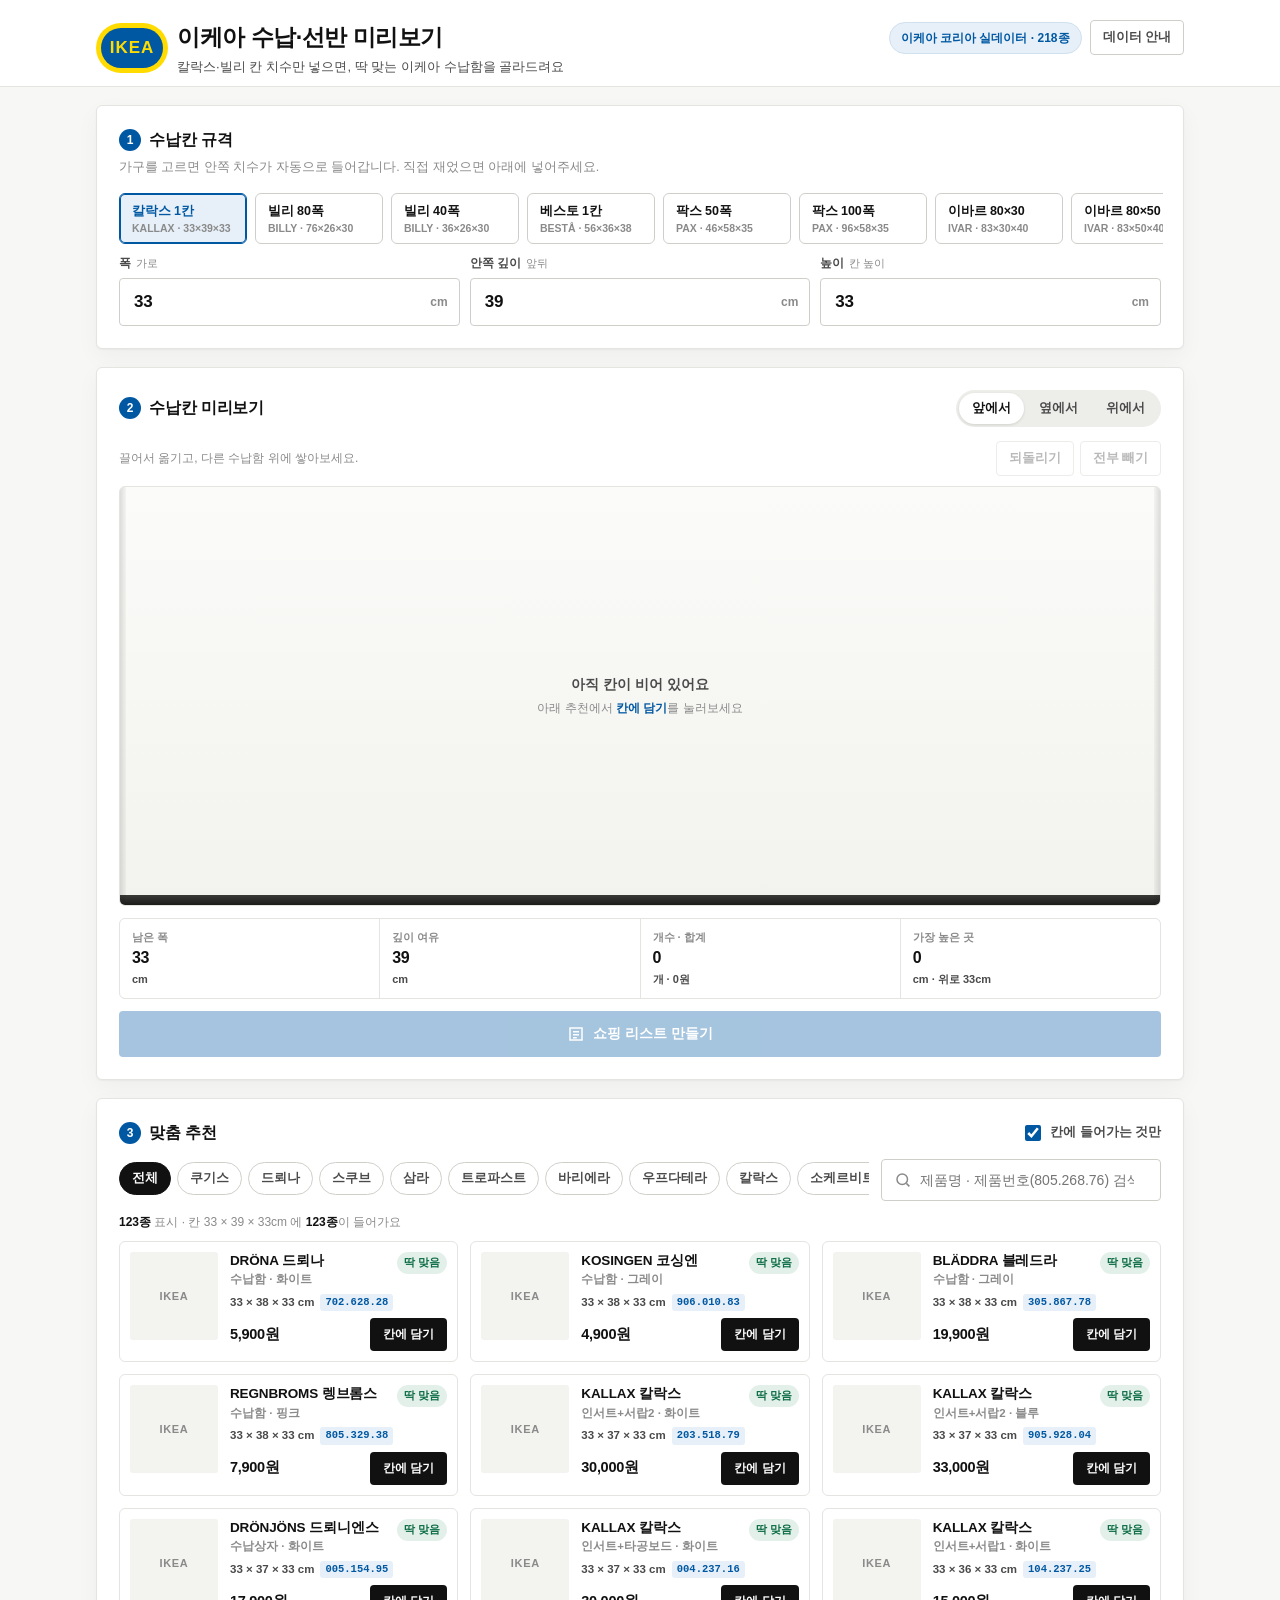
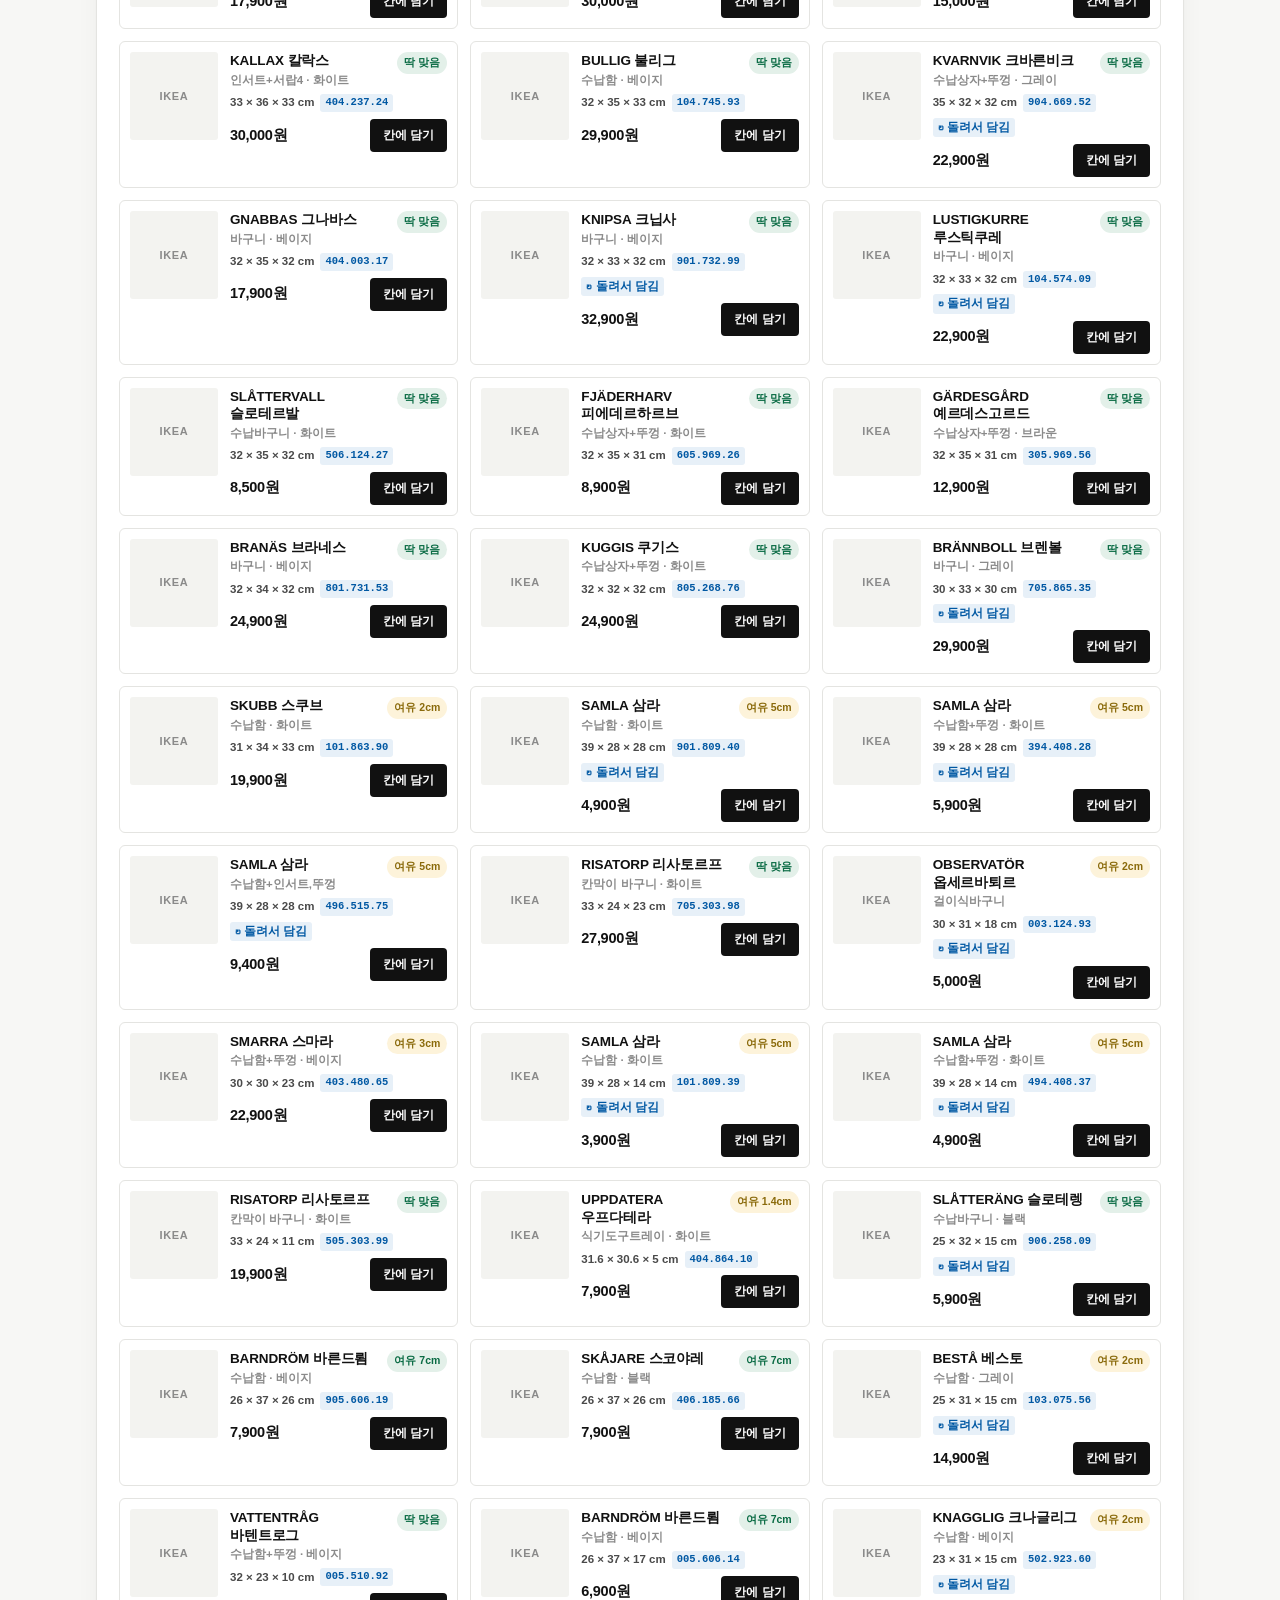
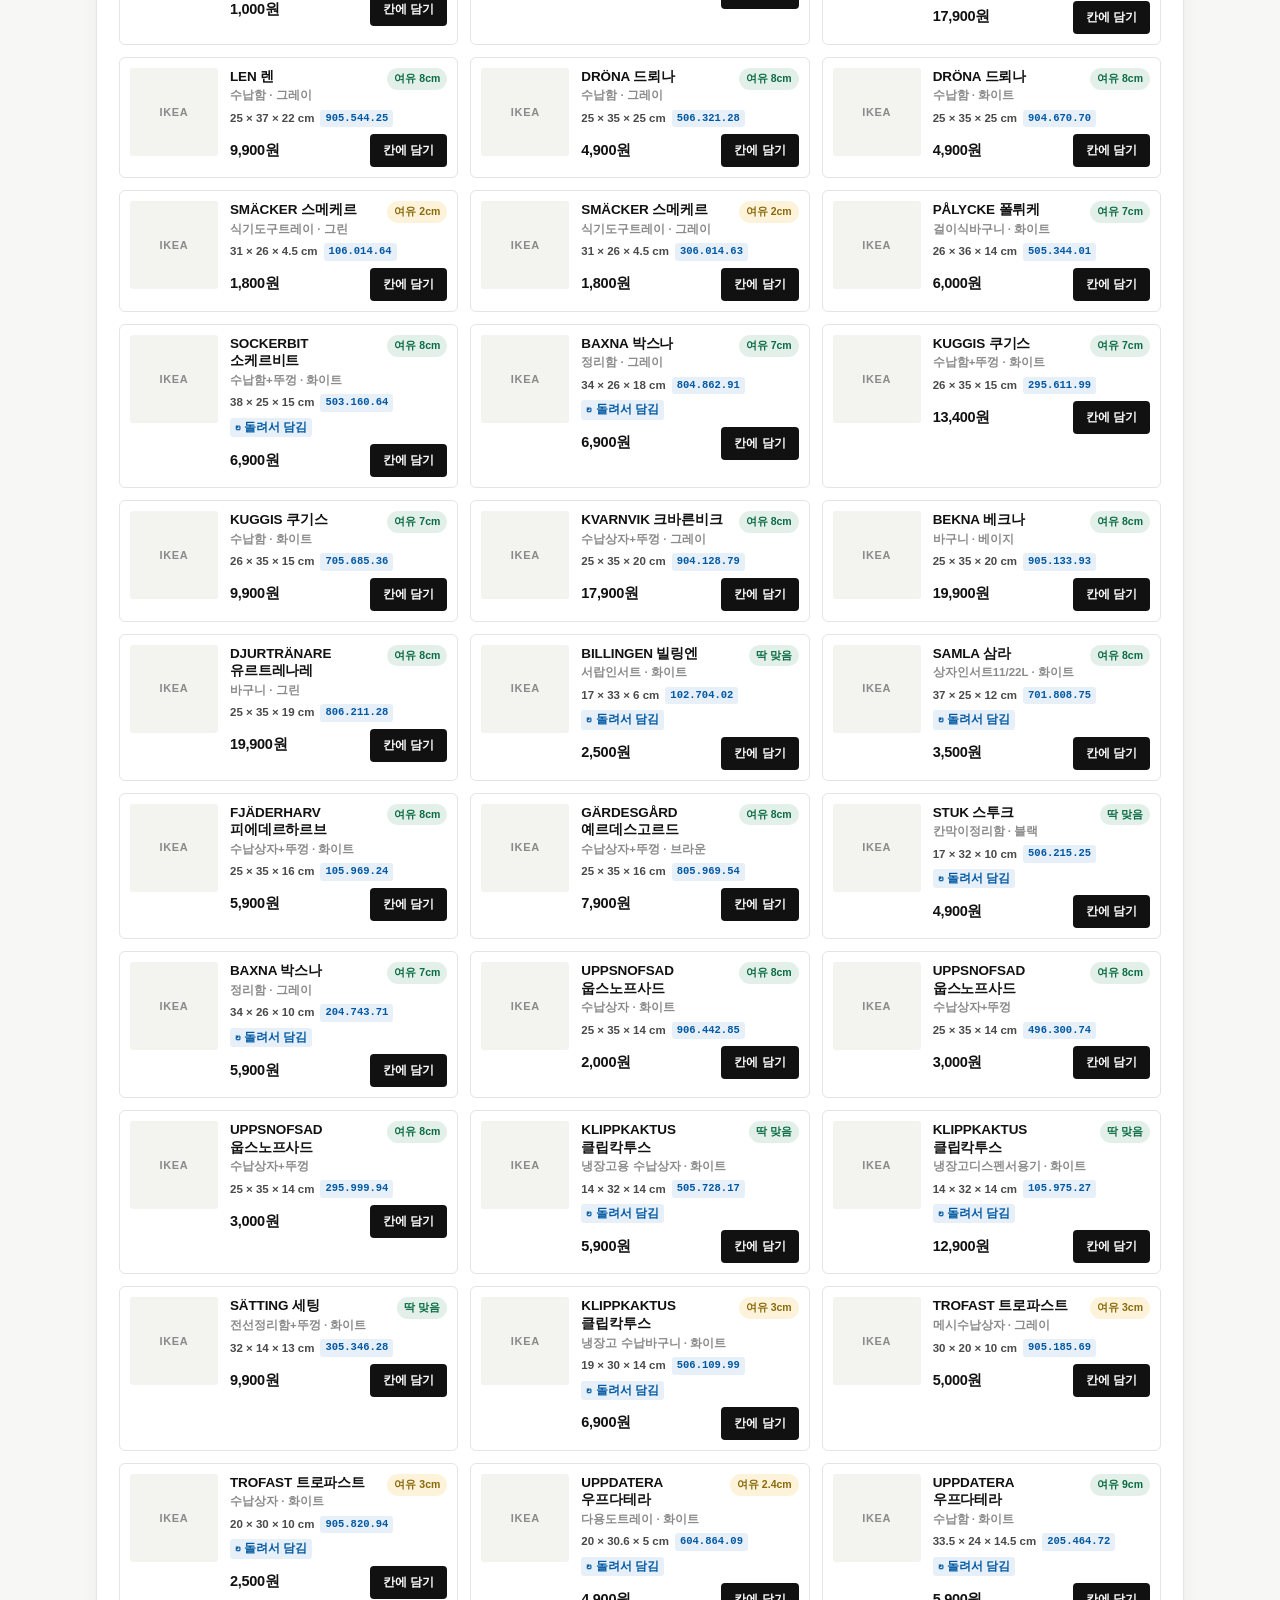
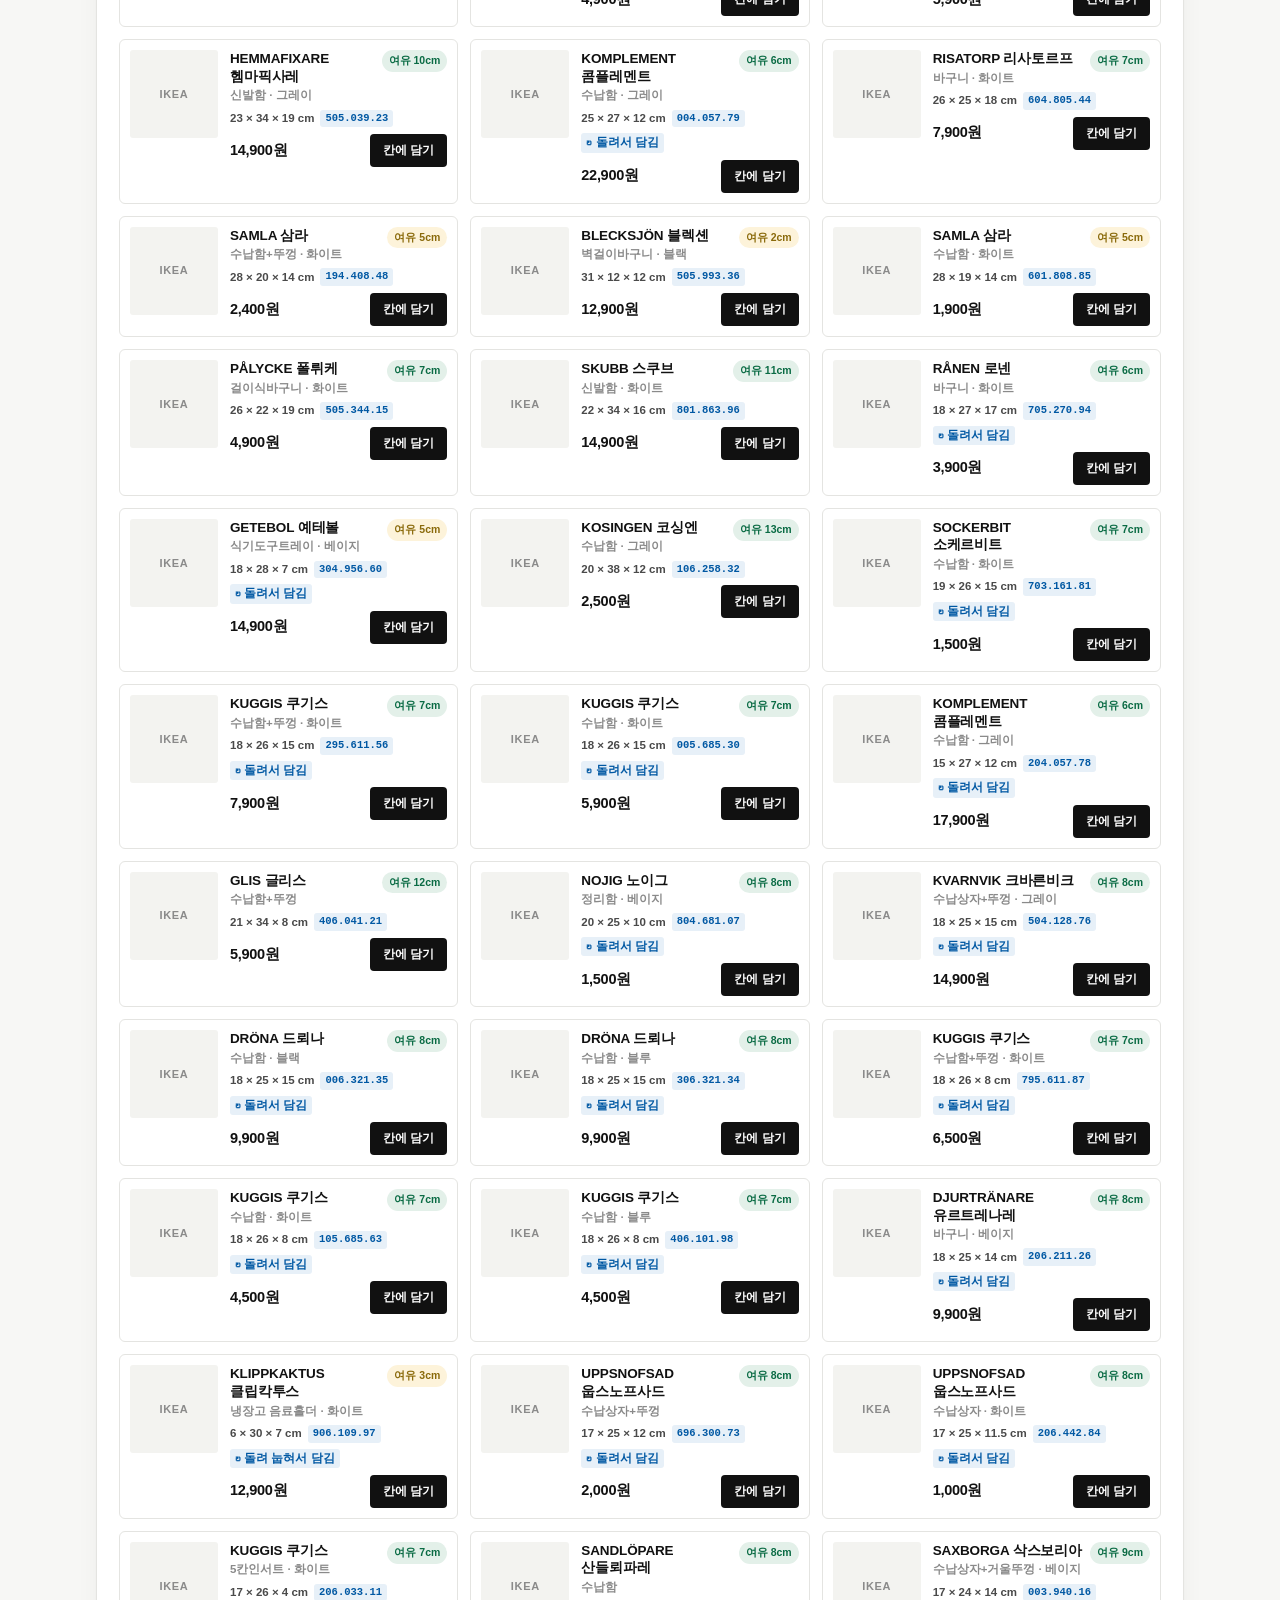
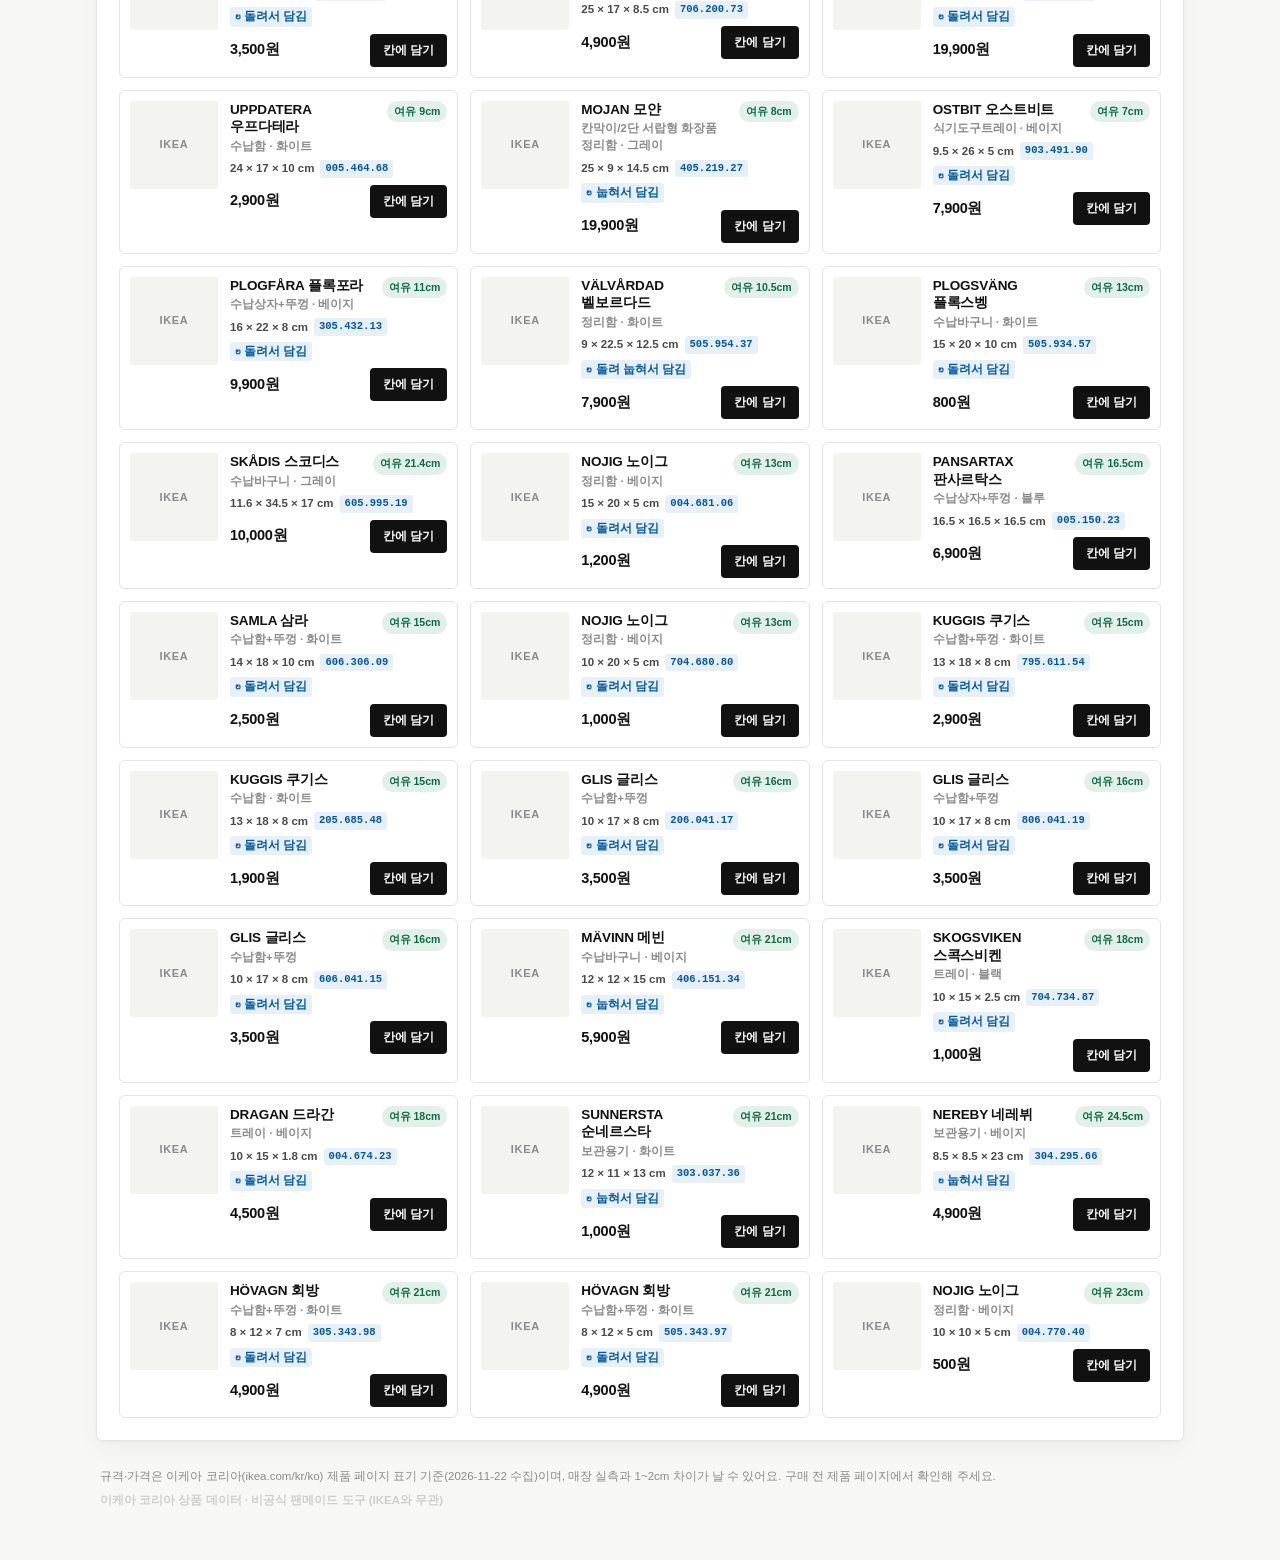
==== ikea-storage-simulator/index.html @ 70ffb1b4 "이케아 수납·선반 미리보기 시뮬레이터 추가 (/ikea-storage-simulator/) - 이케아 코리아 실데이터 218종 (제품번호·규격·가격·이미지) - 칼락스·빌리·베스토" ====
<!DOCTYPE html>
<html lang="ko">
<head>
<meta charset="utf-8" />
<meta name="viewport" content="width=device-width, initial-scale=1, viewport-fit=cover" />
<title>이케아 수납·선반 미리보기</title>
<meta name="description" content="칼락스·빌리·베스토·팍스 같은 이케아 수납칸 치수를 넣으면 딱 맞는 이케아 수납함을 추천합니다. 3면 미리보기로 배치를 확인하고 제품번호가 담긴 쇼핑 리스트를 저장하세요." />
<meta name="theme-color" content="#F7F7F5" />
<link rel="icon" href="data:image/svg+xml,%3Csvg xmlns='http://www.w3.org/2000/svg' viewBox='0 0 64 64'%3E%3Crect width='64' height='64' rx='12' fill='%230058A3'/%3E%3Cellipse cx='32' cy='34' rx='24' ry='14' fill='%23FFDB00'/%3E%3Ctext x='32' y='40' font-family='Helvetica,Arial' font-size='20' font-weight='bold' text-anchor='middle' fill='%230058A3'%3EIKEA%3C/text%3E%3C/svg%3E" />
<link rel="stylesheet" href="assets/styles.css" />
</head>
<body>
<a class="skip" href="#catalog">상품 목록으로 건너뛰기</a>

<header class="site-head">
  <div class="wrap head-inner">
    <div class="brand">
      <span class="brand-mark" aria-hidden="true">IKEA</span>
      <div>
        <h1>이케아 수납·선반 미리보기</h1>
        <p class="tagline">칼락스·빌리 칸 치수만 넣으면, 딱 맞는 이케아 수납함을 골라드려요</p>
      </div>
    </div>
    <div class="head-meta">
      <span class="pill">이케아 코리아 실데이터 · <b id="dataCount">0</b>종</span>
      <button class="ghost-btn" id="openAbout" type="button">데이터 안내</button>
    </div>
  </div>
</header>

<main class="wrap">
  <!-- 1. 수납칸 규격 -->
  <section class="card shelf-card" aria-labelledby="shelfTitle">
    <div class="card-head">
      <h2 id="shelfTitle"><span class="step">1</span> 수납칸 규격</h2>
      <p class="hint">가구를 고르면 안쪽 치수가 자동으로 들어갑니다. 직접 재었으면 아래에 넣어주세요.</p>
    </div>

    <div class="preset-scroll" role="group" aria-label="이케아 가구 프리셋" id="presetRow">
      <button class="preset" type="button" data-preset="kallax1">
        <b>칼락스 1칸</b><span>KALLAX · 33×39×33</span>
      </button>
      <button class="preset" type="button" data-preset="billy80">
        <b>빌리 80폭</b><span>BILLY · 76×26×30</span>
      </button>
      <button class="preset" type="button" data-preset="billy40">
        <b>빌리 40폭</b><span>BILLY · 36×26×30</span>
      </button>
      <button class="preset" type="button" data-preset="besta1">
        <b>베스토 1칸</b><span>BESTÅ · 56×36×38</span>
      </button>
      <button class="preset" type="button" data-preset="pax50">
        <b>팍스 50폭</b><span>PAX · 46×58×35</span>
      </button>
      <button class="preset" type="button" data-preset="pax100">
        <b>팍스 100폭</b><span>PAX · 96×58×35</span>
      </button>
      <button class="preset" type="button" data-preset="ivar30">
        <b>이바르 80×30</b><span>IVAR · 83×30×40</span>
      </button>
      <button class="preset" type="button" data-preset="ivar50">
        <b>이바르 80×50</b><span>IVAR · 83×50×40</span>
      </button>
      <button class="preset" type="button" data-preset="trofast">
        <b>트로파스트 프레임</b><span>TROFAST · 42×30×36</span>
      </button>
    </div>

    <div class="shelf-inputs">
      <label class="field">
        <span class="field-label">폭 <em>가로</em></span>
        <span class="input-wrap"><input id="shelfW" type="number" inputmode="decimal" min="10" max="300" step="0.5" value="33" /><span class="unit">cm</span></span>
      </label>
      <label class="field">
        <span class="field-label">안쪽 깊이 <em>앞뒤</em></span>
        <span class="input-wrap"><input id="shelfD" type="number" inputmode="decimal" min="8" max="150" step="0.5" value="39" /><span class="unit">cm</span></span>
      </label>
      <label class="field">
        <span class="field-label">높이 <em>칸 높이</em></span>
        <span class="input-wrap"><input id="shelfH" type="number" inputmode="decimal" min="8" max="150" step="0.5" value="33" /><span class="unit">cm</span></span>
      </label>
    </div>
  </section>

  <!-- 2. 미리보기 -->
  <section class="card preview-card" aria-labelledby="previewTitle">
    <div class="card-head row-head">
      <h2 id="previewTitle"><span class="step">2</span> 수납칸 미리보기</h2>
      <div class="view-tabs" role="tablist" aria-label="보는 방향">
        <button role="tab" class="tab is-on" data-view="front" aria-selected="true">앞에서</button>
        <button role="tab" class="tab" data-view="side" aria-selected="false">옆에서</button>
        <button role="tab" class="tab" data-view="top" aria-selected="false">위에서</button>
      </div>
    </div>

    <div class="stage-tools">
      <div class="stage-note" id="stageNote">수납함을 끌어 옮기고, 위에 쌓아보세요.</div>
      <div class="tool-group">
        <button class="ghost-btn" id="undoBtn" type="button" disabled>되돌리기</button>
        <button class="ghost-btn" id="clearBtn" type="button" disabled>전부 빼기</button>
      </div>
    </div>

    <div class="stage-wrap">
      <div class="stage" id="stage" data-view="front" aria-label="수납칸 배치 미리보기">
        <div class="stage-shelf" id="shelfBox"><div class="stage-grid" id="stageGrid"></div></div>
        <div class="stage-empty" id="stageEmpty">
          <p>아직 칸이 비어 있어요</p>
          <span>아래 추천에서 <b>칸에 담기</b>를 눌러보세요</span>
        </div>
      </div>
    </div>

    <div class="stats" id="stats" aria-live="polite">
      <div class="stat" title="바닥에 놓인 수납함 중 가장 멀리까지 쓴 폭을 기준으로 계산합니다"><span class="stat-label">남은 폭</span><b id="statWidth">33</b><span class="stat-unit">cm</span></div>
      <div class="stat" title="가장 깊은 수납함을 기준으로 남는 앞뒤 공간입니다. 앞뒤 2줄을 쓰면 0cm가 됩니다"><span class="stat-label">깊이 여유</span><b id="statDepth">39</b><span class="stat-unit">cm</span></div>
      <div class="stat"><span class="stat-label">개수 · 합계</span><b id="statCount">0</b><span class="stat-unit">개 · <span id="statTotal">0</span>원</span></div>
      <div class="stat" title="쌓은 것까지 포함해 가장 높이 올라간 지점입니다"><span class="stat-label">가장 높은 곳</span><b id="statTop">0</b><span class="stat-unit">cm · 위로 <span id="statLeft">33</span>cm</span></div>
    </div>

    <div class="stage-actions">
      <button class="primary-btn" id="receiptOpenBtn" type="button" disabled>
        <svg viewBox="0 0 24 24" width="18" height="18" aria-hidden="true"><path d="M4 4h16v16H4z" fill="none" stroke="currentColor" stroke-width="2"/><path d="M8 9h8M8 13h8M8 17h5" stroke="currentColor" stroke-width="2"/></svg>
        쇼핑 리스트 만들기
      </button>
    </div>
  </section>

  <!-- 3. 추천 카탈로그 -->
  <section class="card catalog-card" id="catalog" aria-labelledby="catalogTitle">
    <div class="card-head row-head">
      <h2 id="catalogTitle"><span class="step">3</span> 맞춤 추천</h2>
      <div class="sort-wrap">
        <label class="toggle"><input type="checkbox" id="onlyFit" checked /><span>칸에 들어가는 것만</span></label>
      </div>
    </div>

    <div class="catalog-controls">
      <div class="chip-row" id="filters" role="group" aria-label="시리즈 필터"></div>
      <div class="search-wrap">
        <svg viewBox="0 0 24 24" width="18" height="18" aria-hidden="true"><circle cx="11" cy="11" r="7" fill="none" stroke="currentColor" stroke-width="2"/><path d="m16.5 16.5 4 4" stroke="currentColor" stroke-width="2"/></svg>
        <input id="searchInput" type="search" placeholder="제품명 · 제품번호(805.268.76) 검색" aria-label="상품 검색" />
      </div>
    </div>

    <p class="result-line"><span id="resultSummary">불러오는 중…</span></p>

    <ul class="card-grid" id="cardGrid"></ul>
    <p class="empty-result" id="emptyResult" hidden>조건에 맞는 수납함이 없어요. 필터를 풀거나 칸 규격을 키워보세요.</p>
  </section>

  <footer class="site-foot">
    <p>규격·가격은 이케아 코리아(ikea.com/kr/ko) 제품 페이지 표기 기준(2026-11-22 수집)이며, 매장 실측과 1~2cm 차이가 날 수 있어요. 구매 전 제품 페이지에서 확인해 주세요.</p>
    <p class="foot-small">이케아 코리아 상품 데이터 · 비공식 팬메이드 도구 (IKEA와 무관)</p>
  </footer>
</main>

<!-- 모바일 요약 바 -->
<div class="mini-bar" id="miniBar" hidden>
  <div class="mini-info"><b><span id="miniCount">0</span>개</b><span id="miniTotal">0원</span></div>
  <div class="mini-actions">
    <button type="button" class="ghost-btn" id="miniPreview">미리보기</button>
    <button type="button" class="mini-primary" id="miniReceipt">리스트</button>
  </div>
</div>

<!-- 선택 툴바 -->
<div class="sel-toolbar" id="selToolbar" hidden role="toolbar" aria-label="선택한 수납함 편집">
  <div class="sel-info">
    <b id="selName">수납함</b>
    <span id="selDims">0 × 0 × 0</span>
  </div>
  <div class="sel-actions">
    <button type="button" data-act="rotate" title="가로·세로를 90도 돌리기">돌리기</button>
    <button type="button" data-act="lay" title="높이와 깊이를 바꿔 눕히기">눕히기</button>
    <button type="button" data-act="dup" title="앞뒤 2줄로 한 개 더">앞뒤 2줄</button>
    <button type="button" data-act="remove" class="danger">제거</button>
    <button type="button" data-act="close" class="close" aria-label="툴바 닫기">✕</button>
  </div>
</div>

<!-- 쇼핑 리스트 모달 -->
<div class="modal" id="receiptModal" hidden>
  <div class="modal-backdrop" data-close="receiptModal"></div>
  <div class="modal-panel" role="dialog" aria-modal="true" aria-labelledby="receiptTitle">
    <div class="modal-head">
      <h3 id="receiptTitle">이케아 쇼핑 리스트</h3>
      <button class="icon-btn" type="button" data-close="receiptModal" aria-label="닫기">✕</button>
    </div>
    <div class="receipt-scroll">
      <canvas id="receiptCanvas" width="760" height="900" aria-label="쇼핑 리스트 미리보기"></canvas>
    </div>
    <div class="modal-foot">
      <button class="primary-btn" id="downloadBtn" type="button">PNG로 저장</button>
      <button class="ghost-btn" type="button" data-close="receiptModal">닫기</button>
    </div>
  </div>
</div>

<!-- 데이터 안내 모달 -->
<div class="modal" id="aboutModal" hidden>
  <div class="modal-backdrop" data-close="aboutModal"></div>
  <div class="modal-panel small" role="dialog" aria-modal="true" aria-labelledby="aboutTitle">
    <div class="modal-head">
      <h3 id="aboutTitle">데이터 안내</h3>
      <button class="icon-btn" type="button" data-close="aboutModal" aria-label="닫기">✕</button>
    </div>
    <div class="about-body" id="aboutBody"></div>
    <div class="modal-foot">
      <button class="ghost-btn" type="button" data-close="aboutModal">닫기</button>
    </div>
  </div>
</div>

<div class="toast" id="toast" role="status" aria-live="polite" hidden></div>

<script src="data/items.js"></script>
<script src="assets/app.js"></script>
</body>
</html>
---- ikea-storage-simulator/assets/styles.css ----
:root {
  --bg: #F7F7F5;
  --bg-deep: #EDEDEA;
  --card: #FFFFFF;
  --ink: #111111;
  --ink-soft: #4A4A4A;
  --ink-mute: #8A8A8A;
  --line: #E4E4E1;
  --line-strong: #CFCFCA;
  --blue: #0058A3;
  --blue-soft: #E7F0F8;
  --yellow: #FFDB00;
  --ok: #0A6B44;
  --danger: #B33A2B;
  --radius: 6px;
  --radius-sm: 4px;
  --shadow: 0 1px 2px rgba(0, 0, 0, .04), 0 8px 24px rgba(0, 0, 0, .04);
  --font: "Pretendard Variable", Pretendard, -apple-system, BlinkMacSystemFont, "Apple SD Gothic Neo",
          "Noto Sans KR", "Malgun Gothic", "Segoe UI", Roboto, sans-serif;
}

* { box-sizing: border-box; }
html, body { margin: 0; padding: 0; }

body {
  font-family: var(--font);
  background: var(--bg);
  color: var(--ink);
  -webkit-font-smoothing: antialiased;
  text-rendering: optimizeLegibility;
  line-height: 1.5;
  padding-bottom: 96px;
}

h1, h2, h3, p, ul { margin: 0; }
ul { list-style: none; padding: 0; }
[hidden] { display: none !important; }
button { font-family: inherit; color: inherit; }
input { font-family: inherit; }

.skip { position: absolute; left: -9999px; top: 0; }
.skip:focus { left: 12px; top: 12px; background: #fff; padding: 8px 12px; border-radius: 8px; z-index: 99; }

.wrap { width: min(1120px, 100%); margin: 0 auto; padding: 0 16px; }

/* ---------- header ---------- */
.site-head {
  padding: 20px 0 10px;
  background: #FFFFFF;
  border-bottom: 1px solid var(--line);
}
.head-inner {
  display: flex; align-items: flex-start; justify-content: space-between; gap: 12px; flex-wrap: wrap;
}
.brand { display: flex; gap: 14px; align-items: center; }
.brand-mark {
  display: grid; place-items: center;
  width: 62px; height: 40px; border-radius: 999px;
  background: var(--blue); color: var(--yellow);
  font-family: "Helvetica Neue", Arial, sans-serif;
  font-size: 17px; font-weight: 800; letter-spacing: .06em;
  box-shadow: 0 0 0 5px var(--yellow);
  margin-left: 5px;
}
h1 { font-size: 19px; letter-spacing: -.02em; font-weight: 800; }
.tagline { font-size: 13px; color: var(--ink-soft); margin-top: 2px; }
.head-meta { display: flex; align-items: center; gap: 8px; flex-wrap: wrap; }
.pill {
  font-size: 12px; padding: 6px 11px; border-radius: 999px;
  background: var(--blue-soft); color: var(--blue); border: 1px solid #CFE0EF;
  white-space: nowrap; font-weight: 600;
}
.pill b { font-weight: 800; }

/* ---------- cards ---------- */
.card {
  background: var(--card);
  border: 1px solid var(--line);
  border-radius: var(--radius);
  box-shadow: var(--shadow);
  padding: 18px;
  margin-top: 14px;
}
.card-head { margin-bottom: 14px; }
.card-head h2 {
  font-size: 16px; font-weight: 800; letter-spacing: -.01em;
  display: flex; align-items: center; gap: 8px;
}
.row-head { display: flex; align-items: center; justify-content: space-between; gap: 12px; flex-wrap: wrap; }
.step {
  display: inline-grid; place-items: center;
  width: 22px; height: 22px; border-radius: 999px;
  background: var(--blue); color: #fff; font-size: 12px; font-weight: 800;
}
.hint { font-size: 12.5px; color: var(--ink-mute); margin-top: 6px; }

/* ---------- presets ---------- */
.preset-scroll {
  display: flex; gap: 8px; overflow-x: auto; padding: 2px 2px 10px; margin: 0 -2px;
  scrollbar-width: thin;
}
.preset {
  flex: none; text-align: left; cursor: pointer;
  border: 1.5px solid var(--line-strong); background: #fff; border-radius: var(--radius);
  padding: 9px 12px; min-width: 128px; transition: border-color .15s, box-shadow .15s, background .15s;
}
.preset b { display: block; font-size: 12.5px; font-weight: 800; color: var(--ink); letter-spacing: -.01em; }
.preset span {
  display: block; font-size: 10.5px; color: var(--ink-mute); font-weight: 600; margin-top: 2px;
  font-variant-numeric: tabular-nums;
}
.preset:hover { border-color: var(--blue); }
.preset.is-on { border-color: var(--blue); background: var(--blue-soft); box-shadow: inset 0 0 0 1px var(--blue); }
.preset.is-on b { color: var(--blue); }

/* ---------- shelf inputs ---------- */
.shelf-inputs { display: grid; grid-template-columns: repeat(3, 1fr); gap: 10px; }
.field { display: block; }
.field-label {
  display: flex; align-items: baseline; gap: 5px;
  font-size: 12px; font-weight: 700; color: var(--ink-soft); margin-bottom: 6px;
}
.field-label em { font-style: normal; font-weight: 500; color: var(--ink-mute); font-size: 11px; }
.input-wrap { position: relative; display: block; }
.input-wrap input {
  width: 100%; padding: 13px 38px 13px 14px;
  font-size: 17px; font-weight: 700; letter-spacing: -.01em;
  background: #fff; border: 1.5px solid var(--line-strong); border-radius: var(--radius-sm);
  color: var(--ink); appearance: textfield;
  transition: border-color .15s, box-shadow .15s;
}
.input-wrap input::-webkit-outer-spin-button,
.input-wrap input::-webkit-inner-spin-button { appearance: none; margin: 0; }
.input-wrap input:focus {
  outline: none; border-color: var(--blue);
  box-shadow: 0 0 0 3px rgba(0, 88, 163, .12);
}
.unit {
  position: absolute; right: 12px; top: 50%; transform: translateY(-50%);
  font-size: 12px; color: var(--ink-mute); font-weight: 600;
}

/* ---------- preview ---------- */
.view-tabs {
  display: flex; padding: 3px; gap: 2px;
  background: var(--bg-deep); border-radius: 999px;
}
.tab {
  border: 0; background: transparent; padding: 7px 13px; border-radius: 999px;
  font-size: 12.5px; font-weight: 700; color: var(--ink-soft); cursor: pointer;
}
.tab.is-on { background: #fff; color: var(--ink); box-shadow: 0 1px 3px rgba(0,0,0,.12); }

.stage-tools {
  display: flex; align-items: center; justify-content: space-between; gap: 10px;
  margin-bottom: 10px; flex-wrap: wrap;
}
.stage-note { font-size: 12px; color: var(--ink-mute); }
.tool-group { display: flex; gap: 6px; }
.ghost-btn {
  border: 1px solid var(--line-strong); background: #fff; color: var(--ink-soft);
  padding: 8px 12px; border-radius: var(--radius-sm); font-size: 12.5px; font-weight: 700;
  cursor: pointer; transition: all .15s;
}
.ghost-btn:hover:not(:disabled) { border-color: var(--ink); color: var(--ink); }
.ghost-btn:disabled { opacity: .38; cursor: not-allowed; }

.stage-wrap { position: relative; }
.stage {
  position: relative;
  min-height: 190px;
  background: linear-gradient(180deg, #FBFBF9 0%, #F2F2EE 100%);
  border: 1px solid var(--line);
  border-radius: var(--radius);
  overflow: hidden;
  touch-action: none;
  user-select: none;
}
.stage-shelf { position: absolute; inset: 0; }
.stage-grid { position: absolute; inset: 0; }
.stage-empty {
  position: absolute; inset: 0; display: grid; place-content: center; text-align: center; gap: 4px;
  pointer-events: none; color: var(--ink-mute);
}
.stage-empty p { font-size: 13.5px; font-weight: 700; color: var(--ink-soft); }
.stage-empty span { font-size: 12px; }
.stage-empty b { color: var(--blue); }

.shelf-base {
  position: absolute; left: 0; right: 0; height: 10px; border-radius: 0 0 3px 3px;
  background: linear-gradient(180deg, #3A3A38, #1C1C1A);
}
.shelf-side {
  position: absolute; top: 0; bottom: 0; width: 6px;
  background: linear-gradient(90deg, rgba(17,17,17,.13), rgba(17,17,17,.03));
}
.shelf-side.right { background: linear-gradient(270deg, rgba(17,17,17,.13), rgba(17,17,17,.03)); }

.item {
  position: absolute; border-radius: 3px; overflow: hidden;
  border: 1.5px solid #B9C6D2;
  background: linear-gradient(160deg, #FFFFFF 0%, #EDF2F7 100%);
  box-shadow: 0 1px 0 rgba(17,17,17,.08), inset 0 -5px 8px rgba(0,88,163,.07);
  cursor: grab; transition: box-shadow .12s, border-color .12s;
  display: flex; flex-direction: column; justify-content: flex-end;
  padding: 4px 5px;
}
.item:active { cursor: grabbing; }
.item .it-name {
  font-size: 10px; line-height: 1.15; font-weight: 800; color: #24405C;
  overflow: hidden; display: -webkit-box; -webkit-line-clamp: 2; -webkit-box-orient: vertical;
  word-break: keep-all;
}
.item .it-dims { font-size: 9px; color: #6C8199; font-weight: 600; font-variant-numeric: tabular-nums; }
.item.is-sel {
  border-color: var(--blue);
  box-shadow: 0 0 0 2.5px rgba(0, 88, 163, .22), 0 6px 16px rgba(0, 88, 163, .16);
  z-index: 40;
}
.item.is-back { filter: saturate(.9) brightness(.99); border-style: dashed; }
.item.is-back .it-name { color: #3C5872; }
.item.is-dup::after {
  content: "2줄"; position: absolute; top: 3px; right: 4px;
  font-size: 8px; font-weight: 800; color: var(--blue); background: rgba(255, 255, 255, .9);
  padding: 1px 3px; border-radius: 3px;
}
.item.dragging { cursor: grabbing; z-index: 60; box-shadow: 0 14px 26px rgba(17,17,17,.24); }

.stage[data-view="top"] .item { border-radius: 2px; justify-content: flex-start; }
.stage[data-view="top"] .item .it-name { -webkit-line-clamp: 1; }
.stage[data-view="side"] .item { justify-content: flex-start; }

.stats {
  display: grid; grid-template-columns: repeat(4, 1fr); gap: 1px;
  background: var(--line); border: 1px solid var(--line); border-radius: var(--radius);
  overflow: hidden; margin-top: 12px;
}
.stat { background: #fff; padding: 10px 12px; display: flex; flex-direction: column; gap: 1px; }
.stat-label { font-size: 11px; color: var(--ink-mute); font-weight: 600; }
.stat b { font-size: 16px; font-weight: 800; letter-spacing: -.02em; font-variant-numeric: tabular-nums; }
.stat-unit { font-size: 11px; color: var(--ink-soft); font-weight: 600; }

.stage-actions { display: flex; gap: 8px; margin-top: 12px; }
.primary-btn {
  display: inline-flex; align-items: center; justify-content: center; gap: 8px;
  background: var(--blue); color: #fff; border: 0;
  padding: 14px 18px; border-radius: var(--radius-sm); font-size: 14px; font-weight: 800;
  cursor: pointer; flex: 1; transition: background .15s, opacity .15s;
}
.primary-btn:hover:not(:disabled) { background: #004b8d; }
.primary-btn:disabled { opacity: .35; cursor: not-allowed; }

/* ---------- catalog ---------- */
.sort-wrap { display: flex; align-items: center; gap: 10px; }
.toggle {
  display: inline-flex; align-items: center; gap: 6px;
  font-size: 12.5px; color: var(--ink-soft); font-weight: 600; cursor: pointer;
}
.toggle input { accent-color: var(--blue); width: 16px; height: 16px; }

.catalog-controls { display: grid; gap: 10px; }
.chip-row { display: flex; gap: 6px; overflow-x: auto; padding-bottom: 2px; scrollbar-width: none; }
.chip-row::-webkit-scrollbar { display: none; }
.chip {
  border: 1px solid var(--line-strong); background: #fff; color: var(--ink-soft);
  padding: 7px 12px; border-radius: 999px; font-size: 12.5px; font-weight: 600;
  cursor: pointer; transition: all .15s; white-space: nowrap;
}
.chip:hover { border-color: var(--ink); color: var(--ink); }
.chip.is-on { background: var(--ink); border-color: var(--ink); color: #fff; }

.search-wrap {
  display: flex; align-items: center; gap: 8px;
  background: #fff; border: 1.5px solid var(--line-strong); border-radius: var(--radius-sm);
  padding: 0 12px; color: var(--ink-mute);
}
.search-wrap:focus-within { border-color: var(--blue); box-shadow: 0 0 0 3px rgba(0,88,163,.1); }
.search-wrap input {
  flex: 1; border: 0; background: transparent; padding: 12px 0;
  font-size: 14px; color: var(--ink); outline: none; min-width: 0;
}
.result-line { font-size: 12px; color: var(--ink-mute); margin: 12px 0 10px; }
.result-line b { color: var(--ink); }

.card-grid { display: grid; grid-template-columns: 1fr; gap: 10px; }
.p-card {
  display: grid; grid-template-columns: 84px 1fr; gap: 12px;
  background: #fff; border: 1px solid var(--line); border-radius: var(--radius);
  padding: 10px; transition: border-color .15s, box-shadow .15s;
}
.p-card:hover { border-color: var(--line-strong); box-shadow: 0 6px 18px rgba(0,0,0,.06); }
.p-card.noFit { opacity: .55; }
.p-thumb {
  text-decoration: none; color: inherit;
  width: 84px; height: 84px; border-radius: 3px; overflow: hidden;
  background: #F3F3F0; display: grid; place-items: center; position: relative;
}
.p-thumb img { width: 100%; height: 100%; object-fit: contain; display: block; mix-blend-mode: multiply; }
.p-thumb .ph { font-size: 11px; font-weight: 800; color: var(--ink-mute); letter-spacing: .06em; }
.p-body { min-width: 0; display: flex; flex-direction: column; gap: 5px; }
.p-top { display: flex; align-items: flex-start; justify-content: space-between; gap: 8px; }
.p-namewrap { min-width: 0; }
.p-name { font-size: 13.5px; font-weight: 800; letter-spacing: -.01em; line-height: 1.3; word-break: keep-all; }
.p-type { font-size: 11.5px; color: var(--ink-mute); font-weight: 600; margin-top: 2px; word-break: keep-all; }
.badge-fit {
  flex: none; font-size: 10.5px; font-weight: 800; padding: 3px 7px; border-radius: 999px;
  background: #E3F0E9; color: var(--ok); white-space: nowrap;
}
.badge-fit.warn { background: #FDF3DA; color: #8A6A0B; }
.badge-fit.bad { background: #F7E4E0; color: var(--danger); }
.p-meta { display: flex; align-items: center; gap: 6px; flex-wrap: wrap; font-size: 11.5px; color: var(--ink-mute); }
.p-dims { font-weight: 700; color: var(--ink-soft); font-variant-numeric: tabular-nums; }
.p-code {
  font-family: ui-monospace, SFMono-Regular, Menlo, monospace; font-size: 10.5px;
  background: var(--blue-soft); color: var(--blue); padding: 1px 5px; border-radius: 3px; font-weight: 600;
}
.p-hint { color: var(--blue); font-weight: 700; background: var(--blue-soft); padding: 1px 5px; border-radius: 3px; }
.p-foot { display: flex; align-items: center; justify-content: space-between; gap: 8px; margin-top: 2px; }
.p-price { font-size: 14.5px; font-weight: 800; letter-spacing: -.02em; font-variant-numeric: tabular-nums; }
.add-btn {
  border: 0; background: var(--ink); color: #fff;
  padding: 8px 13px; border-radius: var(--radius-sm); font-size: 12px; font-weight: 800;
  cursor: pointer; transition: background .15s; white-space: nowrap;
}
.add-btn:hover { background: var(--blue); }
.add-btn:disabled { background: transparent; color: var(--ink-mute); border: 1px solid var(--line-strong); cursor: not-allowed; }
.empty-result { text-align: center; font-size: 13px; color: var(--ink-mute); padding: 26px 10px; }

/* ---------- selection toolbar ---------- */
.sel-toolbar {
  position: fixed; left: 50%; bottom: 14px; transform: translateX(-50%);
  width: min(580px, calc(100% - 24px));
  background: rgba(17,17,17,.97); color: #fff;
  border-radius: 10px; padding: 10px 12px; z-index: 70;
  box-shadow: 0 16px 40px rgba(0,0,0,.35);
  display: flex; align-items: center; justify-content: space-between; gap: 10px; flex-wrap: wrap;
  backdrop-filter: blur(8px);
}
.sel-info { display: flex; flex-direction: column; min-width: 0; }
.sel-info b { font-size: 12.5px; white-space: nowrap; overflow: hidden; text-overflow: ellipsis; max-width: 200px; }
.sel-info span { font-size: 11px; color: #B9C2CA; font-variant-numeric: tabular-nums; }
.sel-actions { display: flex; gap: 5px; flex-wrap: wrap; }
.sel-actions button {
  background: rgba(255,255,255,.1); border: 1px solid rgba(255,255,255,.18); color: #fff;
  padding: 7px 10px; border-radius: var(--radius-sm); font-size: 12px; font-weight: 700; cursor: pointer;
}
.sel-actions button:hover { background: rgba(255,255,255,.22); }
.sel-actions .danger { color: #FFC9BE; border-color: rgba(255,201,190,.35); }
.sel-actions .close { padding: 7px 9px; margin-left: 2px; }

/* ---------- modal ---------- */
.modal { position: fixed; inset: 0; z-index: 90; display: grid; place-items: center; padding: 16px; }
.modal[hidden] { display: none; }
.modal-backdrop { position: absolute; inset: 0; background: rgba(0,0,0,.5); backdrop-filter: blur(3px); }
.modal-panel {
  position: relative; background: var(--card); border-radius: 8px; width: min(580px, 100%);
  max-height: min(88vh, 900px); display: flex; flex-direction: column; overflow: hidden;
  box-shadow: 0 30px 70px rgba(0,0,0,.4);
}
.modal-panel.small { width: min(480px, 100%); }
.modal-head { display: flex; align-items: center; justify-content: space-between; padding: 16px 18px 10px; }
.modal-head h3 { font-size: 15px; font-weight: 800; }
.icon-btn {
  border: 0; background: transparent; font-size: 16px; cursor: pointer;
  color: var(--ink-soft); padding: 4px 6px; border-radius: 4px;
}
.icon-btn:hover { background: var(--bg-deep); }
.receipt-scroll { overflow: auto; padding: 4px 18px 12px; background: var(--bg); }
.receipt-scroll canvas {
  width: 100%; height: auto; display: block; border-radius: 4px;
  box-shadow: 0 8px 24px rgba(0,0,0,.12);
}
.modal-foot { display: flex; gap: 8px; padding: 12px 18px 18px; }
.modal-foot .primary-btn { flex: 1; }
.about-body { padding: 0 18px 14px; font-size: 13px; color: var(--ink-soft); line-height: 1.65; overflow: auto; }
.about-body p + p { margin-top: 8px; }
.about-body b { color: var(--ink); }
.about-body ul { margin: 8px 0; padding-left: 16px; list-style: disc; }
.about-body li { margin-bottom: 4px; }

/* ---------- toast ---------- */
.toast {
  position: fixed; left: 50%; bottom: 86px; transform: translateX(-50%) translateY(8px);
  background: rgba(17,17,17,.95); color: #fff; font-size: 12.5px; font-weight: 600;
  padding: 10px 16px; border-radius: 999px; z-index: 120; opacity: 0;
  transition: opacity .2s, transform .2s; max-width: calc(100% - 32px); text-align: center;
}
.toast.show { opacity: 1; transform: translateX(-50%) translateY(0); }

/* ---------- footer ---------- */
.site-foot { padding: 26px 4px 10px; color: var(--ink-mute); font-size: 11.5px; line-height: 1.6; }
.foot-small { margin-top: 6px; color: var(--line-strong); font-weight: 600; }

/* ---------- responsive ---------- */
@media (min-width: 720px) {
  body { padding-bottom: 40px; }
  h1 { font-size: 23px; }
  .card { padding: 22px; margin-top: 18px; }
  .card-grid { grid-template-columns: 1fr 1fr; gap: 12px; }
  .p-card { grid-template-columns: 96px 1fr; }
  .p-thumb { width: 96px; height: 96px; }
  .catalog-controls { grid-template-columns: 1fr 280px; align-items: center; gap: 12px; }
  .stage { min-height: 300px; }
}

@media (min-width: 1024px) {
  .card-grid { grid-template-columns: repeat(3, 1fr); }
  .p-card { grid-template-columns: 88px 1fr; }
  .p-thumb { width: 88px; height: 88px; }
  .stage { min-height: 340px; }
}

@media (max-width: 400px) {
  .shelf-inputs { gap: 7px; }
  .input-wrap input { padding: 12px 30px 12px 11px; font-size: 15px; }
  .unit { right: 9px; font-size: 11px; }
  .stats { grid-template-columns: 1fr 1fr; }
  .brand-mark { width: 52px; height: 34px; font-size: 15px; }
}

@media (prefers-reduced-motion: reduce) {
  * { transition: none !important; }
}

/* ---------- 모바일 요약 바 ---------- */
.mini-bar {
  position: fixed; left: 50%; bottom: 12px; transform: translateX(-50%);
  width: min(520px, calc(100% - 24px)); z-index: 65;
  display: flex; align-items: center; justify-content: space-between; gap: 10px;
  background: rgba(255, 255, 255, .97); border: 1px solid var(--line-strong);
  border-radius: 10px; padding: 9px 10px 9px 14px;
  box-shadow: 0 10px 30px rgba(0,0,0,.14);
  backdrop-filter: blur(10px);
}
.mini-info { display: flex; align-items: baseline; gap: 8px; min-width: 0; }
.mini-info b { font-size: 14px; font-weight: 800; letter-spacing: -.01em; }
.mini-info b span { font-size: 16px; }
.mini-info > span { font-size: 12px; color: var(--ink-soft); font-weight: 700; }
.mini-actions { display: flex; gap: 6px; }
.mini-actions .ghost-btn { padding: 7px 11px; }
.mini-primary {
  border: 0; background: var(--blue); color: #fff;
  padding: 8px 13px; border-radius: var(--radius-sm); font-size: 12.5px; font-weight: 800; cursor: pointer;
}
@media (min-width: 720px) {
  .mini-bar { display: none !important; }
}
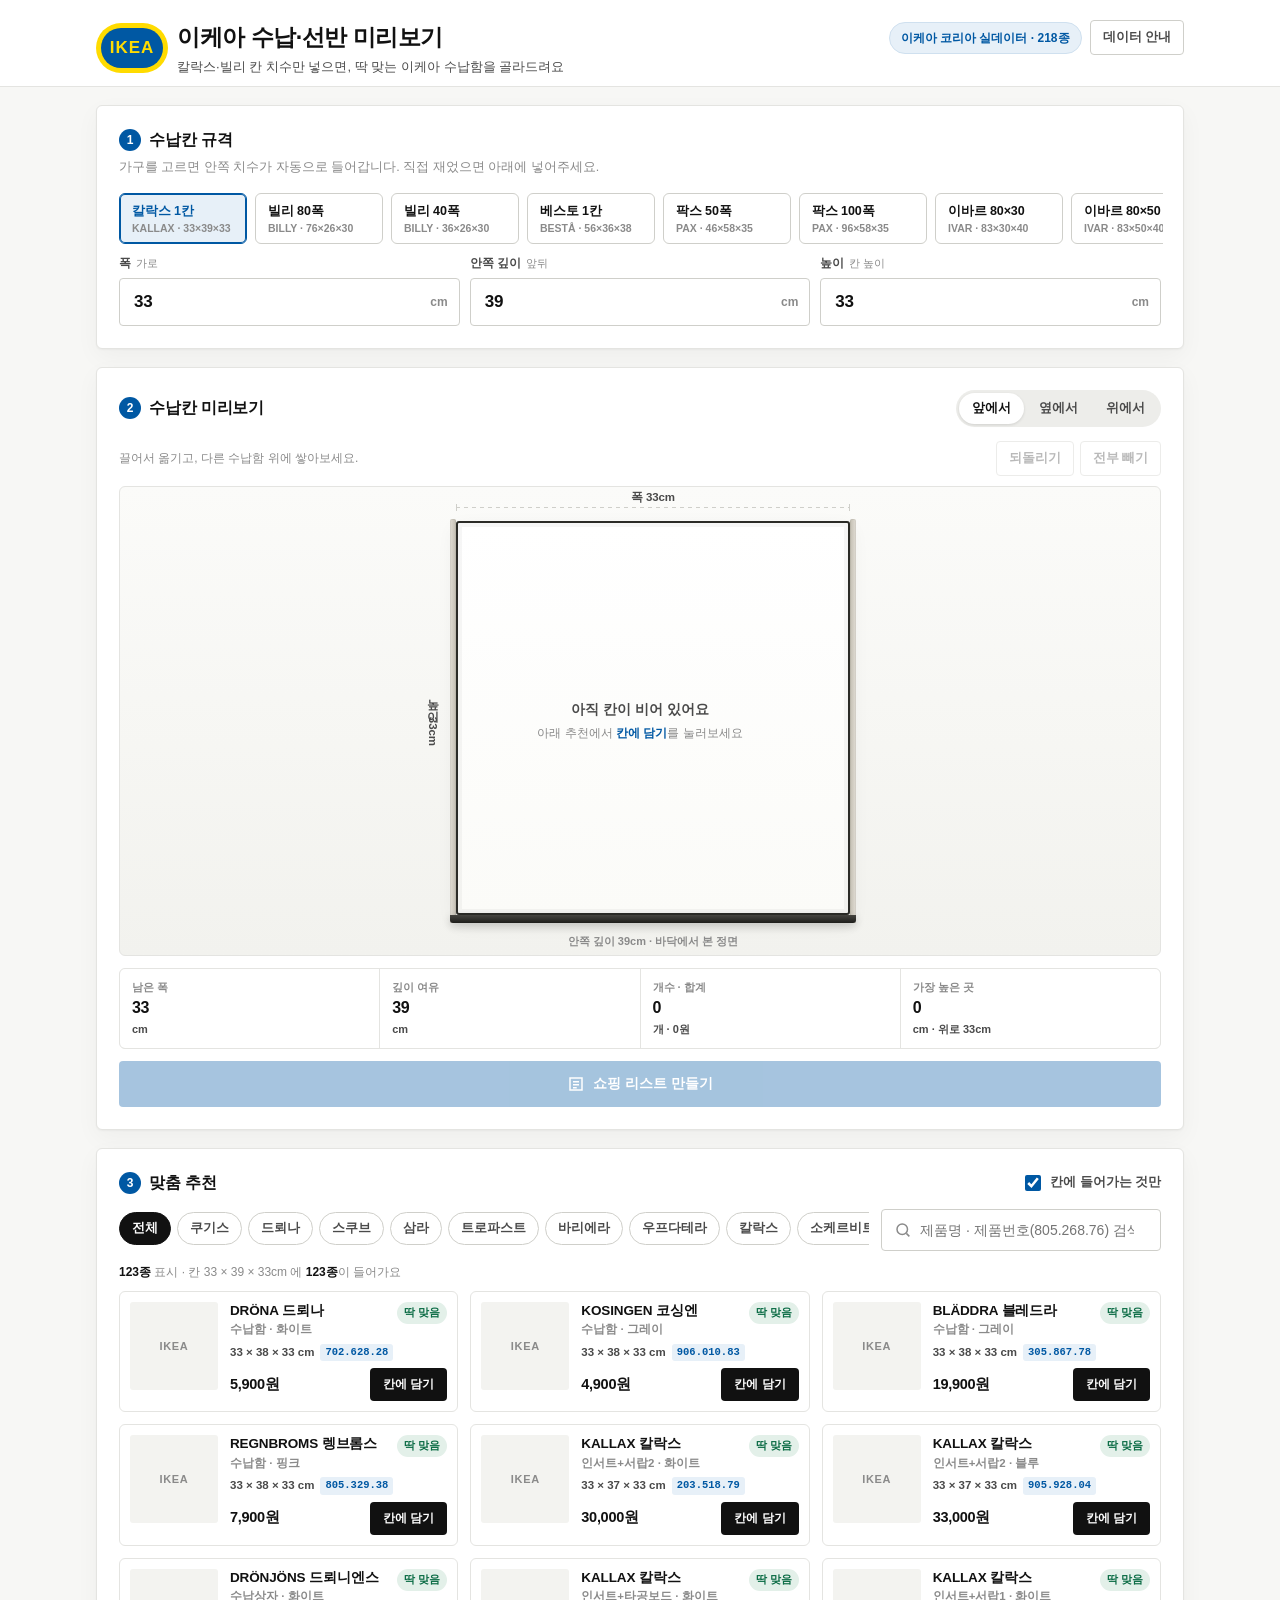
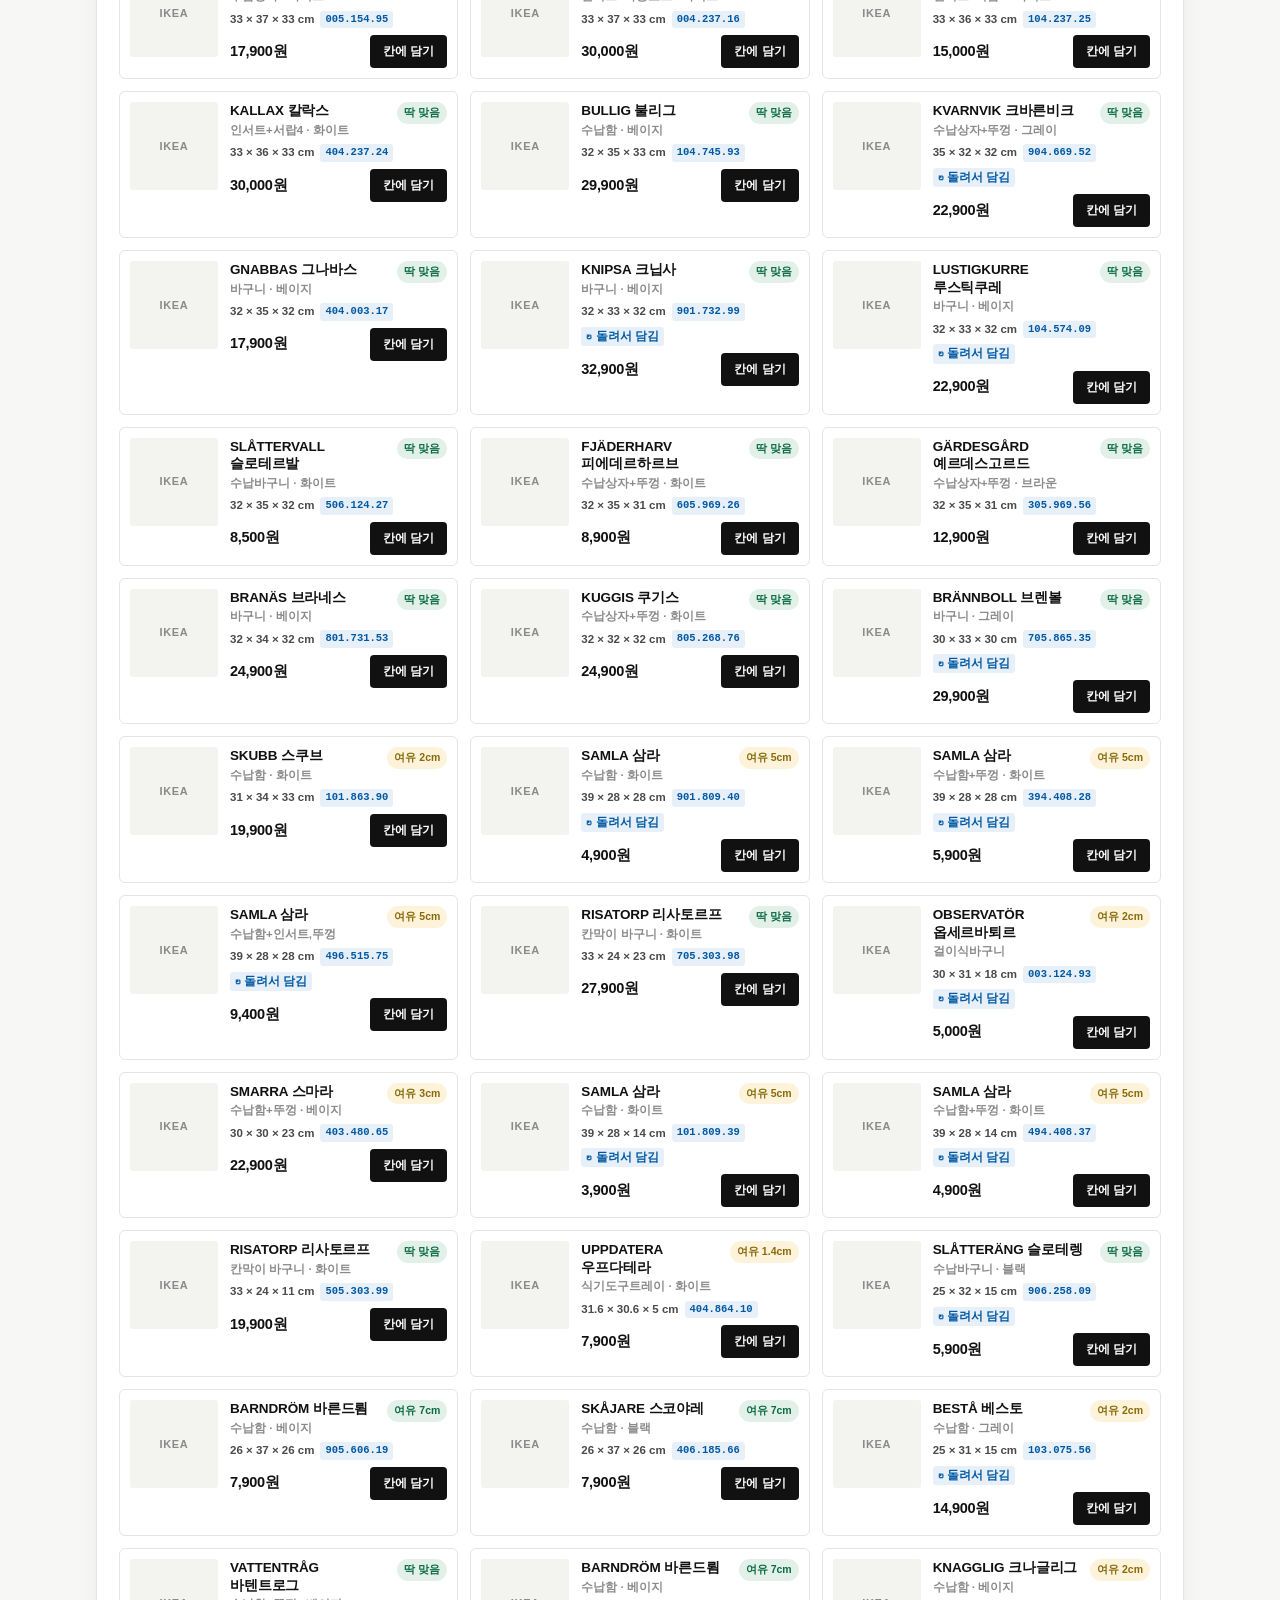
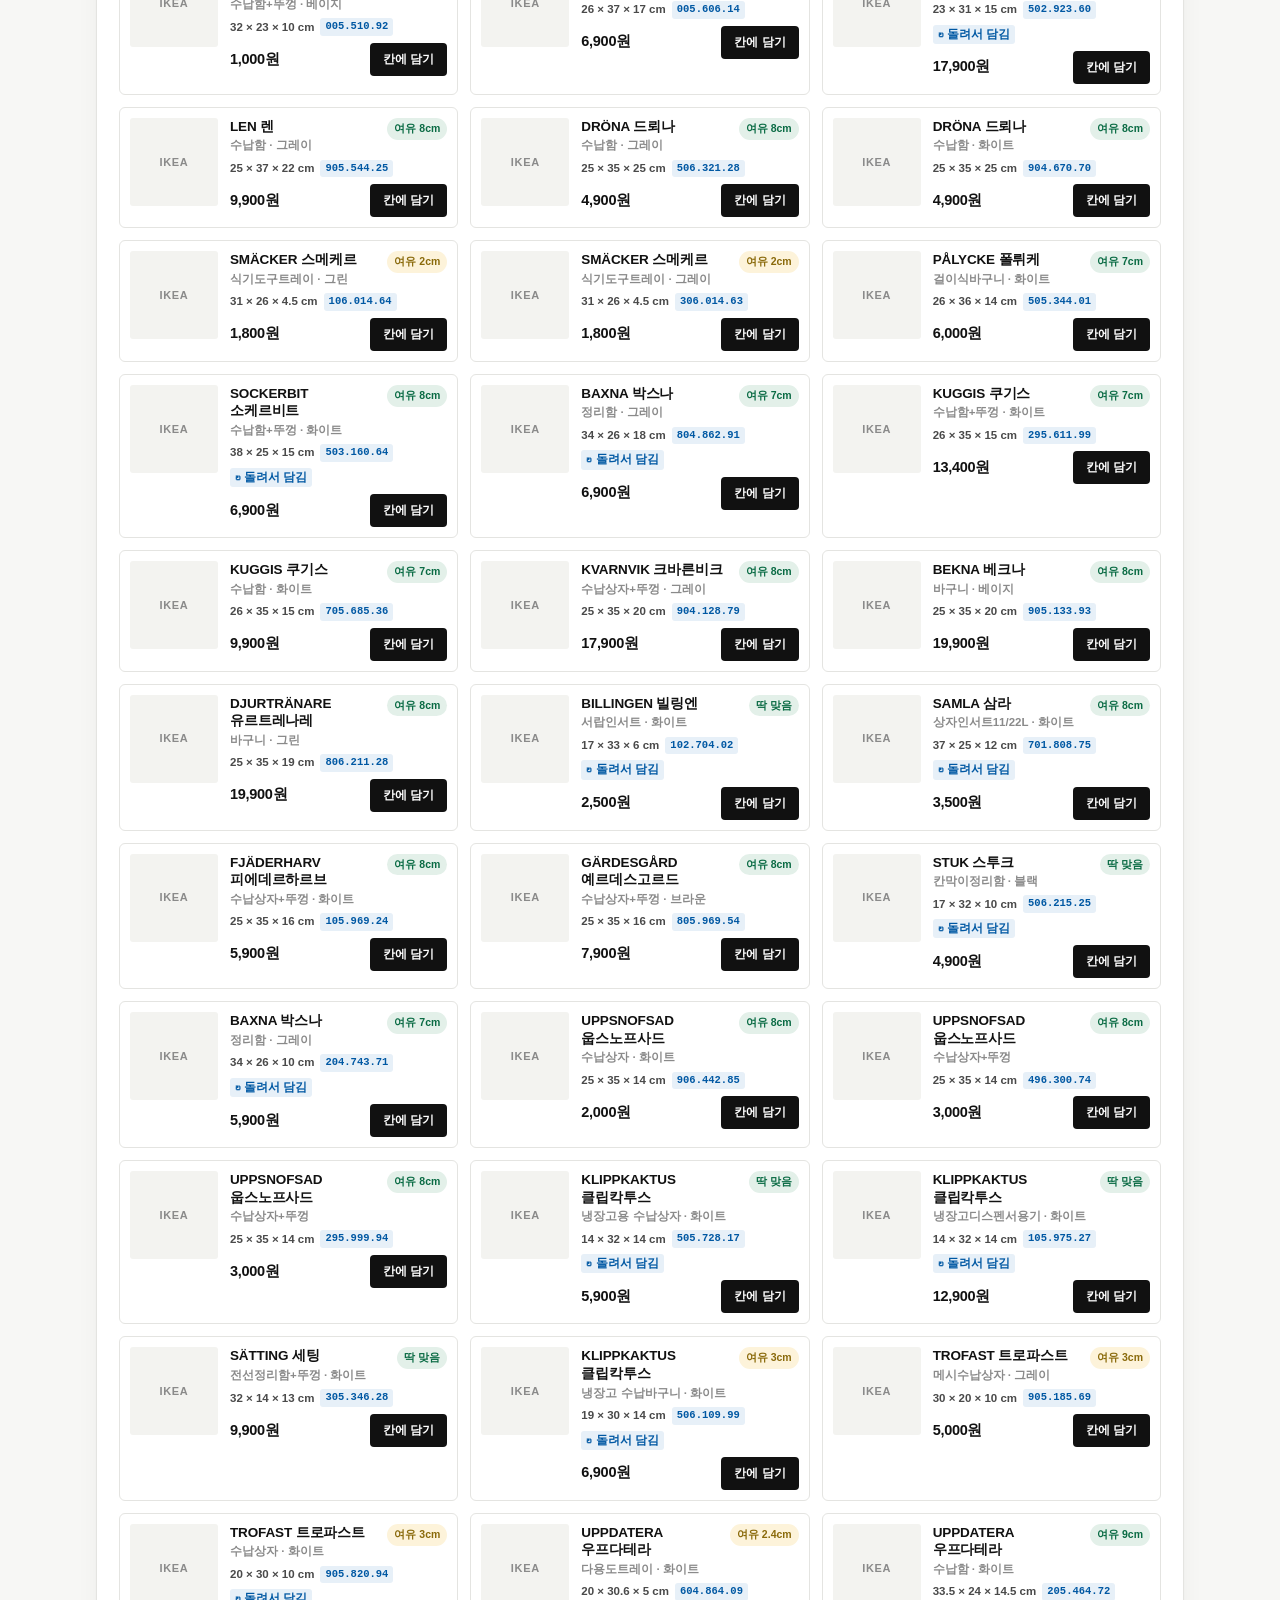
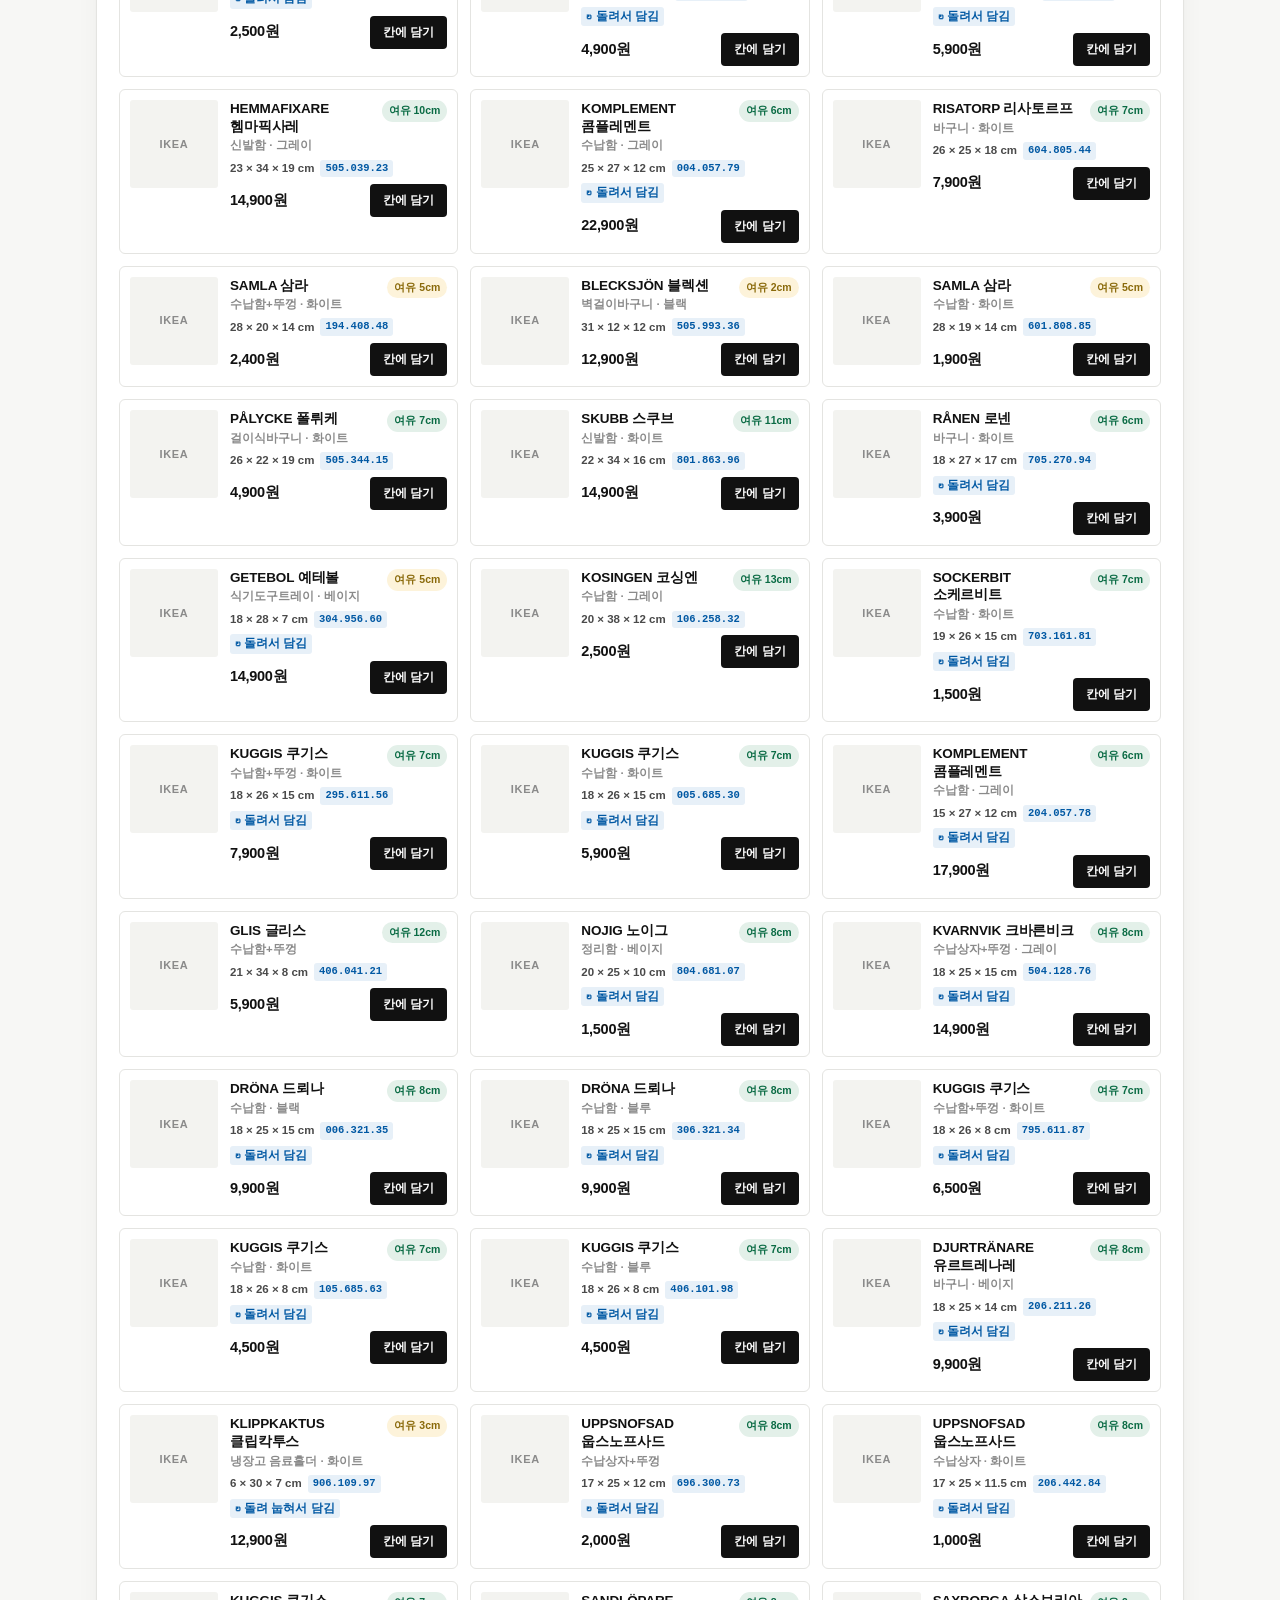
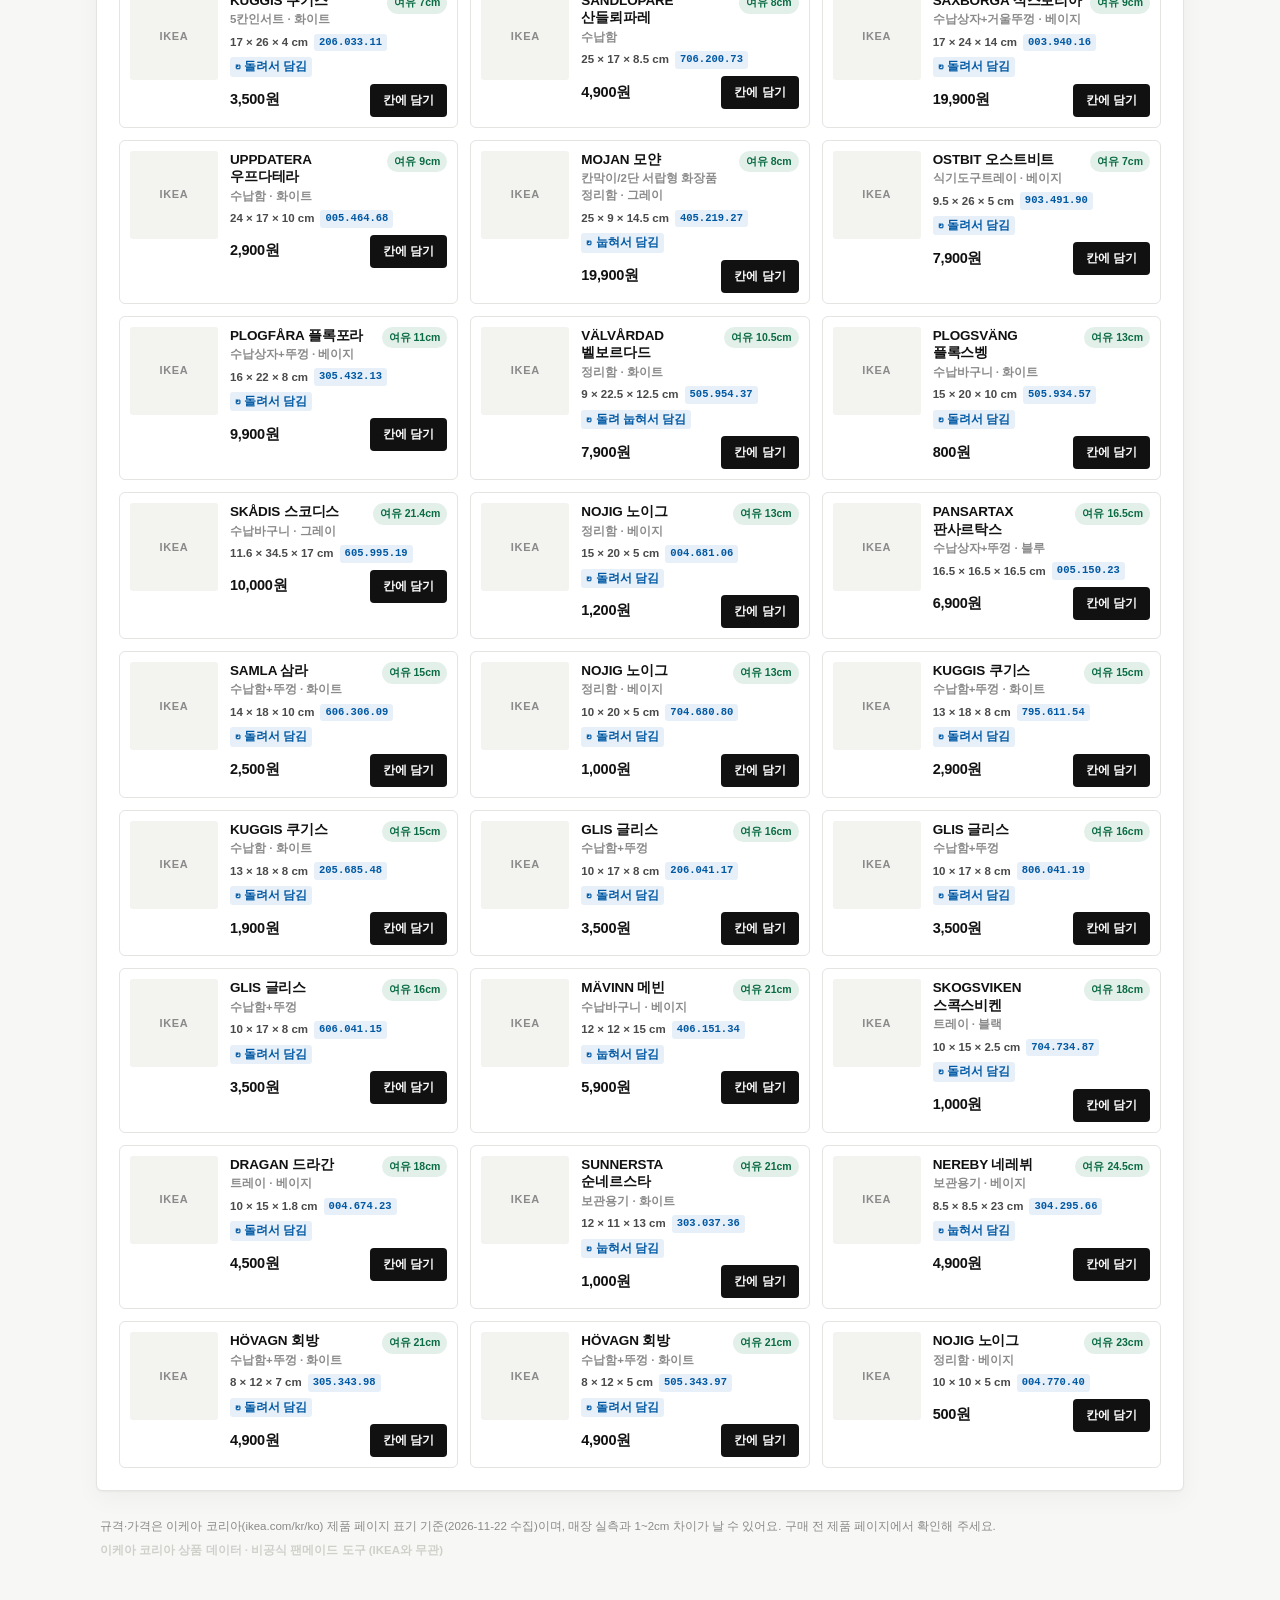
==== commit 6c28687d: "이케아 미리보기: 균일 배율·수납칸 프레임·치수 라벨, 얇은 트레이 라벨, 선택 툴바 인라인 이동(모바일 통계 가림 수정)" ====
--- a/ikea-storage-simulator/index.html
+++ b/ikea-storage-simulator/index.html
@@ -111,6 +111,21 @@
       </div>
     </div>
 
+    <!-- 선택 툴바 (무대 바로 아래 · 통계 위) -->
+    <div class="sel-toolbar" id="selToolbar" hidden role="toolbar" aria-label="선택한 수납함 편집">
+      <div class="sel-info">
+        <b id="selName">수납함</b>
+        <span id="selDims">0 × 0 × 0</span>
+      </div>
+      <div class="sel-actions">
+        <button type="button" data-act="rotate" title="가로·세로를 90도 돌리기">돌리기</button>
+        <button type="button" data-act="lay" title="높이와 깊이를 바꿔 눕히기">눕히기</button>
+        <button type="button" data-act="dup" title="앞뒤 2줄로 한 개 더">앞뒤 2줄</button>
+        <button type="button" data-act="remove" class="danger">제거</button>
+        <button type="button" data-act="close" class="close" aria-label="툴바 닫기">✕</button>
+      </div>
+    </div>
+
     <div class="stats" id="stats" aria-live="polite">
       <div class="stat" title="바닥에 놓인 수납함 중 가장 멀리까지 쓴 폭을 기준으로 계산합니다"><span class="stat-label">남은 폭</span><b id="statWidth">33</b><span class="stat-unit">cm</span></div>
       <div class="stat" title="가장 깊은 수납함을 기준으로 남는 앞뒤 공간입니다. 앞뒤 2줄을 쓰면 0cm가 됩니다"><span class="stat-label">깊이 여유</span><b id="statDepth">39</b><span class="stat-unit">cm</span></div>
@@ -161,21 +176,6 @@
   <div class="mini-actions">
     <button type="button" class="ghost-btn" id="miniPreview">미리보기</button>
     <button type="button" class="mini-primary" id="miniReceipt">리스트</button>
-  </div>
-</div>
-
-<!-- 선택 툴바 -->
-<div class="sel-toolbar" id="selToolbar" hidden role="toolbar" aria-label="선택한 수납함 편집">
-  <div class="sel-info">
-    <b id="selName">수납함</b>
-    <span id="selDims">0 × 0 × 0</span>
-  </div>
-  <div class="sel-actions">
-    <button type="button" data-act="rotate" title="가로·세로를 90도 돌리기">돌리기</button>
-    <button type="button" data-act="lay" title="높이와 깊이를 바꿔 눕히기">눕히기</button>
-    <button type="button" data-act="dup" title="앞뒤 2줄로 한 개 더">앞뒤 2줄</button>
-    <button type="button" data-act="remove" class="danger">제거</button>
-    <button type="button" data-act="close" class="close" aria-label="툴바 닫기">✕</button>
   </div>
 </div>
 
--- a/ikea-storage-simulator/assets/styles.css
+++ b/ikea-storage-simulator/assets/styles.css
@@ -168,7 +168,7 @@
 .stage-wrap { position: relative; }
 .stage {
   position: relative;
-  min-height: 190px;
+  height: 260px;
   background: linear-gradient(180deg, #FBFBF9 0%, #F2F2EE 100%);
   border: 1px solid var(--line);
   border-radius: var(--radius);
@@ -186,15 +186,53 @@
 .stage-empty span { font-size: 12px; }
 .stage-empty b { color: var(--blue); }
 
+.shelf-frame {
+  position: absolute;
+  border: 2px solid #2B2B27;
+  border-radius: 3px;
+  background: linear-gradient(180deg, #FFFFFF 0%, #FBFBF8 100%);
+  box-shadow: inset 0 0 0 4px rgba(17, 17, 17, .035), 0 8px 20px rgba(17, 17, 17, .07);
+  pointer-events: none;
+}
 .shelf-base {
-  position: absolute; left: 0; right: 0; height: 10px; border-radius: 0 0 3px 3px;
-  background: linear-gradient(180deg, #3A3A38, #1C1C1A);
+  position: absolute; height: 8px; border-radius: 0 0 3px 3px;
+  background: linear-gradient(180deg, #45443F, #1E1E1B);
+  box-shadow: 0 3px 9px rgba(17, 17, 17, .2);
+  pointer-events: none;
 }
 .shelf-side {
-  position: absolute; top: 0; bottom: 0; width: 6px;
-  background: linear-gradient(90deg, rgba(17,17,17,.13), rgba(17,17,17,.03));
-}
-.shelf-side.right { background: linear-gradient(270deg, rgba(17,17,17,.13), rgba(17,17,17,.03)); }
+  position: absolute; width: 6px; border-radius: 2px 2px 0 0;
+  background: linear-gradient(90deg, #E1DDD4, #C3BEB2);
+  box-shadow: inset 0 0 0 1px rgba(17, 17, 17, .06);
+  pointer-events: none;
+}
+.shelf-side.right { background: linear-gradient(270deg, #E1DDD4, #C3BEB2); }
+
+/* 치수 라벨 */
+.dim { position: absolute; pointer-events: none; font-variant-numeric: tabular-nums; }
+.dim b { font-weight: 800; }
+.dim-top {
+  display: flex; flex-direction: column; align-items: center; gap: 4px;
+  font-size: 11.5px; color: var(--ink-soft); letter-spacing: -.01em;
+}
+.dim-top b { line-height: 1.1; white-space: nowrap; }
+.dim-rule {
+  position: relative; width: 100%; height: 1px;
+  background: repeating-linear-gradient(90deg, var(--line-strong) 0 4px, transparent 4px 8px);
+}
+.dim-rule::before, .dim-rule::after {
+  content: ""; position: absolute; top: -3px; width: 1px; height: 7px; background: var(--line-strong);
+}
+.dim-rule::before { left: 0; }
+.dim-rule::after { right: 0; }
+.dim-left {
+  display: flex; align-items: center; justify-content: center;
+  writing-mode: vertical-rl; font-size: 11.5px; color: var(--ink-soft); letter-spacing: -.01em;
+}
+.dim-bottom {
+  font-size: 11px; font-weight: 600; color: var(--ink-mute); text-align: center;
+  white-space: nowrap; overflow: hidden; text-overflow: ellipsis;
+}
 
 .item {
   position: absolute; border-radius: 3px; overflow: hidden;
@@ -212,6 +250,15 @@
   word-break: keep-all;
 }
 .item .it-dims { font-size: 9px; color: #6C8199; font-weight: 600; font-variant-numeric: tabular-nums; }
+/* 얇은 트레이: 한 줄 축소 라벨을 세로 가운데에 */
+.item.is-thin { padding: 0 5px; justify-content: center; }
+.item.is-thin .it-name {
+  display: block; font-size: 9px; line-height: 1; font-weight: 800;
+  white-space: nowrap; overflow: hidden; text-overflow: ellipsis;
+  -webkit-line-clamp: none; text-align: center;
+}
+.item.is-thin.is-micro .it-name { font-size: 8px; letter-spacing: -.03em; }
+.item.is-thin.is-dup::after { top: 0; right: 2px; font-size: 7px; padding: 0 2px; }
 .item.is-sel {
   border-color: var(--blue);
   box-shadow: 0 0 0 2.5px rgba(0, 88, 163, .22), 0 6px 16px rgba(0, 88, 163, .16);
@@ -326,15 +373,13 @@
 .add-btn:disabled { background: transparent; color: var(--ink-mute); border: 1px solid var(--line-strong); cursor: not-allowed; }
 .empty-result { text-align: center; font-size: 13px; color: var(--ink-mute); padding: 26px 10px; }
 
-/* ---------- selection toolbar ---------- */
+/* ---------- selection toolbar (미리보기 카드 안, 무대 바로 아래) ---------- */
 .sel-toolbar {
-  position: fixed; left: 50%; bottom: 14px; transform: translateX(-50%);
-  width: min(580px, calc(100% - 24px));
+  margin-top: 10px;
   background: rgba(17,17,17,.97); color: #fff;
-  border-radius: 10px; padding: 10px 12px; z-index: 70;
-  box-shadow: 0 16px 40px rgba(0,0,0,.35);
+  border-radius: 8px; padding: 10px 12px;
+  box-shadow: 0 6px 18px rgba(0,0,0,.18);
   display: flex; align-items: center; justify-content: space-between; gap: 10px; flex-wrap: wrap;
-  backdrop-filter: blur(8px);
 }
 .sel-info { display: flex; flex-direction: column; min-width: 0; }
 .sel-info b { font-size: 12.5px; white-space: nowrap; overflow: hidden; text-overflow: ellipsis; max-width: 200px; }
@@ -400,22 +445,25 @@
   .p-card { grid-template-columns: 96px 1fr; }
   .p-thumb { width: 96px; height: 96px; }
   .catalog-controls { grid-template-columns: 1fr 280px; align-items: center; gap: 12px; }
-  .stage { min-height: 300px; }
 }
 
 @media (min-width: 1024px) {
   .card-grid { grid-template-columns: repeat(3, 1fr); }
   .p-card { grid-template-columns: 88px 1fr; }
   .p-thumb { width: 88px; height: 88px; }
-  .stage { min-height: 340px; }
+}
+
+/* 모든 휴대폰에서 통계는 2×2 */
+@media (max-width: 560px) {
+  .stats { grid-template-columns: 1fr 1fr; }
 }
 
 @media (max-width: 400px) {
   .shelf-inputs { gap: 7px; }
   .input-wrap input { padding: 12px 30px 12px 11px; font-size: 15px; }
   .unit { right: 9px; font-size: 11px; }
-  .stats { grid-template-columns: 1fr 1fr; }
   .brand-mark { width: 52px; height: 34px; font-size: 15px; }
+  .sel-info b { max-width: 150px; }
 }
 
 @media (prefers-reduced-motion: reduce) {
